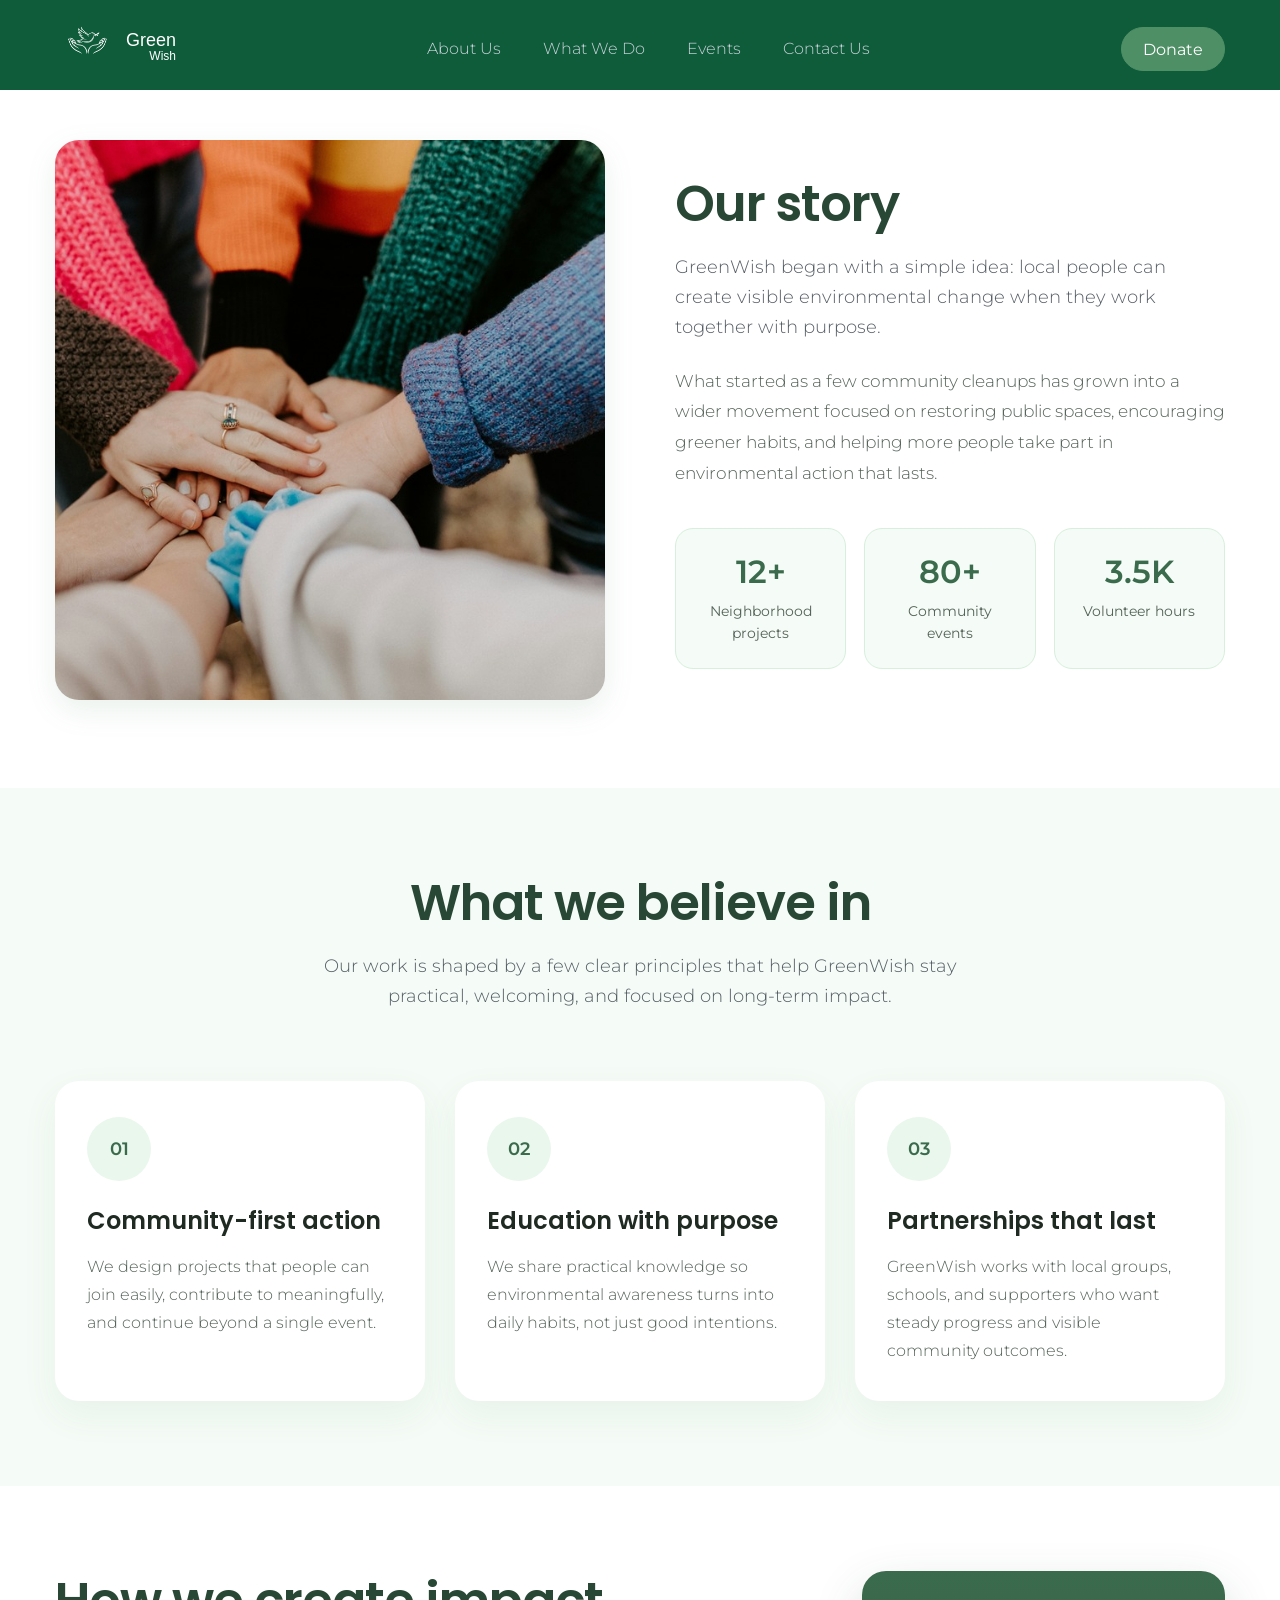
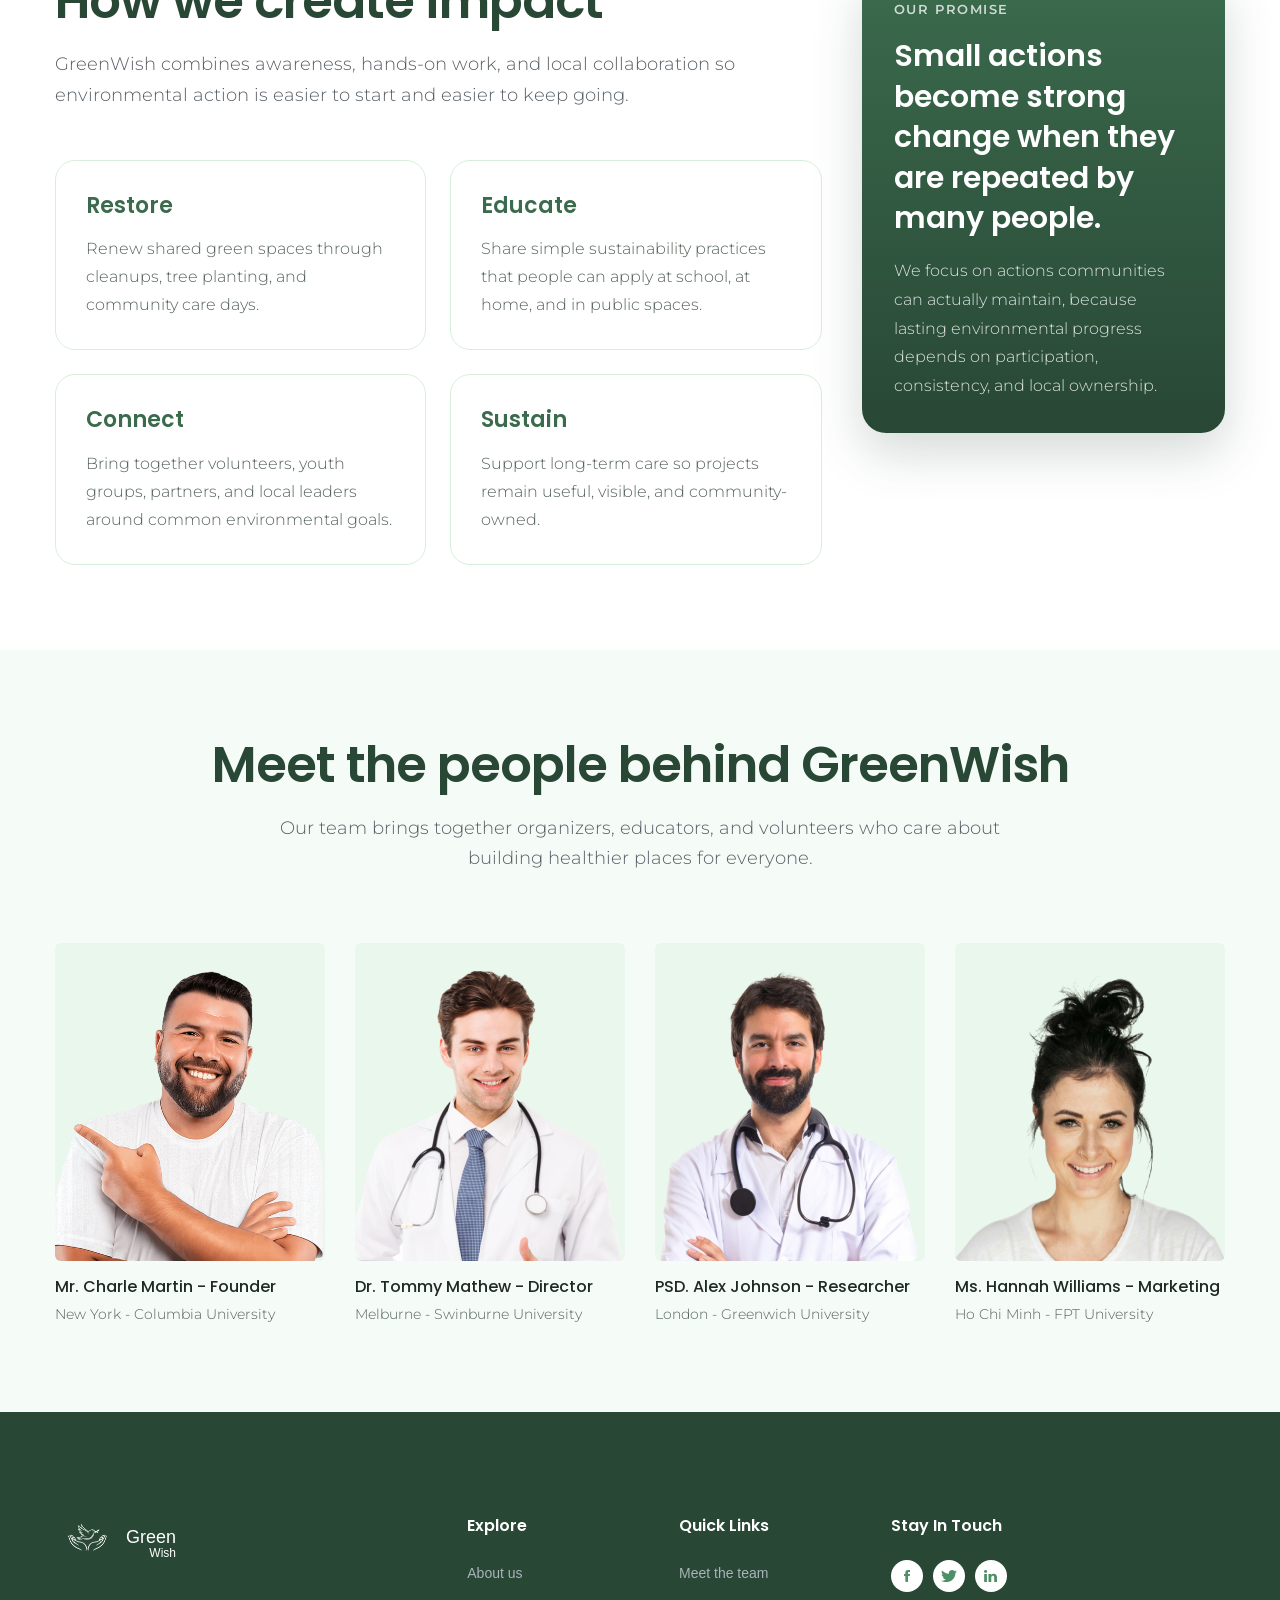
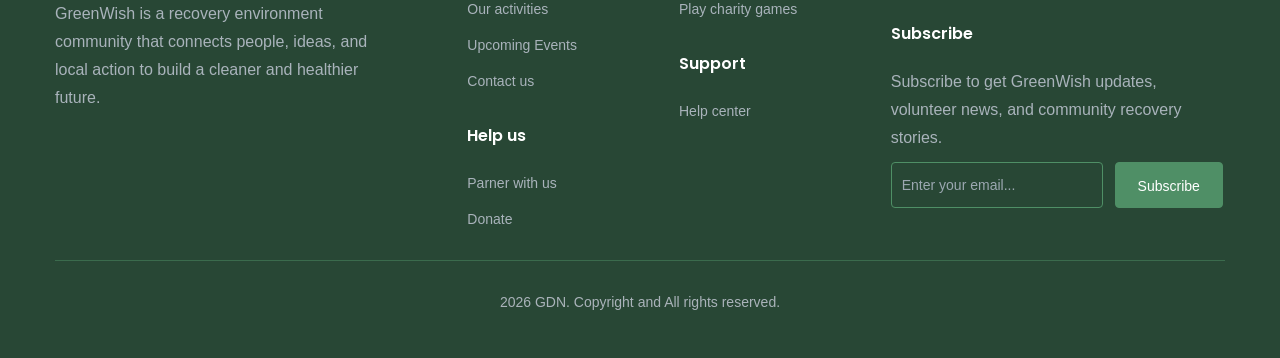
==== about.html @ 88de826f "fix logo link" ====
<!doctype html>
<html lang="en">
    <head>
        <meta charset="UTF-8" />
        <meta name="viewport" content="width=device-width, initial-scale=1.0" />
        <title>About Us | GreenWish</title>

        <!-- font css -->
        <link rel="stylesheet" href="./assets/fonts/stylesheet.css" />

        <!-- shared css -->
        <link rel="stylesheet" href="./assets/css/reset.css" />
        <link rel="stylesheet" href="./assets/css/common.css" />

        <!-- page css -->
        <link rel="stylesheet" href="./assets/css/about.css" />
    </head>
    <body>

        <header class="header">
            <div class="container">
                <!-- Header top -->
                <div class="header-top">
                    <!-- Logo -->
                    <a href="./index.html">
                        <div class="logo">
                            <img src="./assets/icons/logo-white.png" class="logo__circle"></img>
                            <span class="logo__text">
                                <span class="logo__brand">Green</span>
                                <span class="logo__brand logo__brand--small">
                                    Wish
                                </span>
                            </span>
                        </div>
                    </a>

                    <!-- Navbar -->
                    <nav class="navbar">
                        <ul class="navbar__list">
                            <li class="navbar__item">
                                <a href="./about.html" class="navbar__link">About Us</a>
                            </li>
                            <li class="navbar__item">
                                <a href="#!" class="navbar__link">What We Do</a>
                            </li>
                            <li class="navbar__item">
                                <a href="./events.html" class="navbar__link"
                                    >Events</a
                                >
                            </li>
                            <li class="navbar__item">
                                <a href="#!" class="navbar__link">Contact Us</a>
                            </li>
                        </ul>
                    </nav>

                    <!-- Action -->
                    <div class="header-action">
                        <button href="./contact.html#donation" class="btn header-action__signup">
                            Donate
                        </button>
                    </div>
                </div>


        </header>
        
        
        <main>
            <section class="story" id="story">
                <div class="container">
                    <div class="story__inner">
                        <figure class="story__media">
                            <img
                                src="./assets/img/story.jpg"
                                alt="A healthy green environment supported by the community"
                                class="story__img"
                            />
                        </figure>

                        <section class="story__content">
                            <h2 class="section-heading">Our story</h2>
                            <p class="section-desc">
                                GreenWish began with a simple idea: local people
                                can create visible environmental change when
                                they work together with purpose.
                            </p>
                            <p class="story__text">
                                What started as a few community cleanups has
                                grown into a wider movement focused on restoring
                                public spaces, encouraging greener habits, and
                                helping more people take part in environmental
                                action that lasts.
                            </p>

                            <div class="story__stats">
                                <article class="story-stat">
                                    <strong class="story-stat__number"
                                        >12+</strong
                                    >
                                    <span class="story-stat__label"
                                        >Neighborhood projects</span
                                    >
                                </article>
                                <article class="story-stat">
                                    <strong class="story-stat__number"
                                        >80+</strong
                                    >
                                    <span class="story-stat__label"
                                        >Community events</span
                                    >
                                </article>
                                <article class="story-stat">
                                    <strong class="story-stat__number"
                                        >3.5K</strong
                                    >
                                    <span class="story-stat__label"
                                        >Volunteer hours</span
                                    >
                                </article>
                            </div>
                        </section>
                    </div>
                </div>

                <script src="./assets/js/increase_stats.js"></script>

            </section>

            

            <section class="values">
                <div class="container">
                    <div class="values__header">
                        <h2 class="section-heading">What we believe in</h2>
                        <p class="section-desc values__desc">
                            Our work is shaped by a few clear principles that
                            help GreenWish stay practical, welcoming, and
                            focused on long-term impact.
                        </p>
                    </div>

                    <div class="values__list">
                        <section class="values-card">
                            <div class="values-card__icon">01</div>
                            <h3 class="values-card__heading">
                                Community-first action
                            </h3>
                            <p class="values-card__desc">
                                We design projects that people can join easily,
                                contribute to meaningfully, and continue beyond
                                a single event.
                            </p>
                        </section>

                        <section class="values-card">
                            <div class="values-card__icon">02</div>
                            <h3 class="values-card__heading">
                                Education with purpose
                            </h3>
                            <p class="values-card__desc">
                                We share practical knowledge so environmental
                                awareness turns into daily habits, not just good
                                intentions.
                            </p>
                        </section>

                        <section class="values-card">
                            <div class="values-card__icon">03</div>
                            <h3 class="values-card__heading">
                                Partnerships that last
                            </h3>
                            <p class="values-card__desc">
                                GreenWish works with local groups, schools, and
                                supporters who want steady progress and visible
                                community outcomes.
                            </p>
                        </section>
                    </div>
                </div>
            </section>

            <section class="impact" id="impact">
                <div class="container">
                    <div class="impact__inner">
                        <section class="impact__content">
                            <h2 class="section-heading">
                                How we create impact
                            </h2>
                            <p class="section-desc impact__desc">
                                GreenWish combines awareness, hands-on work, and
                                local collaboration so environmental action is
                                easier to start and easier to keep going.
                            </p>

                            <div class="impact__list">
                                <article class="impact-item">
                                    <h3 class="impact-item__heading">
                                        Restore
                                    </h3>
                                    <p class="impact-item__desc">
                                        Renew shared green spaces through
                                        cleanups, tree planting, and community
                                        care days.
                                    </p>
                                </article>
                                <article class="impact-item">
                                    <h3 class="impact-item__heading">
                                        Educate
                                    </h3>
                                    <p class="impact-item__desc">
                                        Share simple sustainability practices
                                        that people can apply at school, at
                                        home, and in public spaces.
                                    </p>
                                </article>
                                <article class="impact-item">
                                    <h3 class="impact-item__heading">
                                        Connect
                                    </h3>
                                    <p class="impact-item__desc">
                                        Bring together volunteers, youth groups,
                                        partners, and local leaders around
                                        common environmental goals.
                                    </p>
                                </article>
                                <article class="impact-item">
                                    <h3 class="impact-item__heading">
                                        Sustain
                                    </h3>
                                    <p class="impact-item__desc">
                                        Support long-term care so projects
                                        remain useful, visible, and
                                        community-owned.
                                    </p>
                                </article>
                            </div>
                        </section>

                        <aside class="impact-panel">
                            <p class="impact-panel__eyebrow">Our promise</p>
                            <h3 class="impact-panel__heading">
                                Small actions become strong change when they are
                                repeated by many people.
                            </h3>
                            <p class="impact-panel__text">
                                We focus on actions communities can actually
                                maintain, because lasting environmental progress
                                depends on participation, consistency, and local
                                ownership.
                            </p>
                        </aside>
                    </div>
                </div>
            </section>

            <section class="team" id="team">
                <div class="container">
                    <div class="team__header">
                        <h2 class="section-heading">
                            Meet the people behind GreenWish
                        </h2>
                        <p class="section-desc team__desc">
                            Our team brings together organizers, educators, and
                            volunteers who care about building healthier places
                            for everyone.
                        </p>
                    </div>

                    <div class="team__list">
                        <!-- team item 1 -->
                        <article class="team-item">
                            <div class="team-item__img-bg">
                                <img
                                    src="./assets/img/team-01.png"
                                    alt="Charle Martin"
                                    class="team-item__thumb"
                                />
                            </div>
                            <h3 class="team-item__name">Mr. Charle Martin - Founder</h3>
                            <p class="team-item__title">
                                New York - Columbia University
                            </p>
                        </article>

                        <!-- team item 2 -->
                        <article class="team-item">
                            <div class="team-item__img-bg">
                                <img
                                    src="./assets/img/team-02.png"
                                    alt="Dr. Tommy Mathew"
                                    class="team-item__thumb"
                                />
                            </div>
                            <h3 class="team-item__name">Dr. Tommy Mathew - Director</h3>
                            <p class="team-item__title">
                                Melburne - Swinburne University
                            </p>
                        </article>

                        <!-- team item 3 -->
                        <article class="team-item">
                            <div class="team-item__img-bg">
                                <img
                                    src="./assets/img/team-03.png"
                                    alt="PSD. Alex Johnson"
                                    class="team-item__thumb"
                                />
                            </div>
                            <h3 class="team-item__name">PSD. Alex Johnson - Researcher</h3>
                            <p class="team-item__title">
                                London - Greenwich University
                            </p>
                        </article>

                        <!-- team item 4 -->
                        <article class="team-item">
                            <div class="team-item__img-bg">
                                <img
                                    src="./assets/img/team-04.png"
                                    alt="Dr. Essence Page"
                                    class="team-item__thumb"
                                />
                            </div>
                            <h3 class="team-item__name">Ms. Hannah Williams - Marketing</h3>
                            <p class="team-item__title">
                                Ho Chi Minh - FPT University
                            </p>
                        </article>
                    </div>
                </div>
            </section>

        </main>

        <footer class="footer">
            <div class="container">
                <div class="footer__row">
                    <div class="footer__column">
                        <!-- Logo -->
                        <a href="/">
                        <div class="logo">
                            <img src="./assets/icons/logo-white.png" class="logo__circle"></img>
                            <span class="logo__text">
                                <span class="logo__brand">Green</span>
                                <span class="logo__brand logo__brand--small">
                                    Wish
                                </span>
                            </span>
                        </div>
                    </a>
                        <p class="footer__desc">
                            GreenWish is a recovery environment community that
                            connects people, ideas, and local action to build a
                            cleaner and healthier future.
                        
                        </p>
                    </div>
                    <div class="footer__column">
                        <h3 class="footer__heading">Explore</h3>
                        <ul class="footer__list">
                            <li class="footer__item">
                                <a href="./about.html" class="footer__link">
                                    About us
                                </a>
                            </li>
                            <li class="footer__item">
                                <a href="./activities.html" class="footer__link">
                                    Our activities
                                </a>
                            </li>
                            <li class="footer__item">
                                <a href="./events.html" class="footer__link">
                                    Upcoming Events
                                </a>
                            </li>
                            <li class="footer__item">
                                <a href="./contact.html" class="footer__link">
                                    Contact us
                                </a>
                            </li>
                        </ul>

                        <h3 class="footer__heading">Help us</h3>
                        <ul class="footer__list">
                            <li class="footer__item">
                                <a href="#!" class="footer__link">
                                    Parner with us
                                </a>
                            </li>
                            <li class="footer__item">
                                <a href="./contact.html#donation" class="footer__link">
                                    Donate
                                </a>
                            </li>
                        </ul>
                    </div>
                    <div class="footer__column">
                    <h3 class="footer__heading">Quick Links</h3>
                        <ul class="footer__list">
                            <li class="footer__item">
                                <a href="./about.html#team" class="footer__link">
                                    Meet the team
                                </a>
                            </li>
                            <li class="footer__item">
                                <a href="./events.html#charityGameHud" class="footer__link">
                                    Play charity games
                                </a>
                            </li>
                        </ul>

                        <h3 class="footer__heading">Support</h3>
                        <ul class="footer__list">
                            <li class="footer__item">
                                <a href="#!" class="footer__link">
                                    Help center
                                </a>
                            </li>
                        </ul>
                    </div>
                    <div class="footer__column">
                        <h3 class="footer__heading">Stay In Touch</h3>
                        <div class="footer__social">
                            <a href="#!" class="footer__social-btn">
                                <svg
                                    width="6"
                                    height="12"
                                    viewBox="0 0 6 12"
                                    fill="none"
                                    xmlns="http://www.w3.org/2000/svg"
                                >
                                    <path
                                        d="M3.98981 11.9358V6.0302H5.76473L6 3.9517H3.98981L3.9928 2.91132C3.9928 2.3692 4.0477 2.07885 4.87783 2.07885H5.98755V0H4.21224C2.07977 0 1.32931 1.00825 1.32931 2.70405V3.95186H0V6.03055H1.32931V11.8521C1.84718 11.9489 2.38257 12 2.93075 12C3.28487 12 3.63863 11.9786 3.98981 11.9358Z"
                                        fill="currentColor"
                                    />
                                </svg>
                            </a>
                            <a href="#!" class="footer__social-btn">
                                <svg
                                    width="16"
                                    height="12"
                                    viewBox="0 0 16 12"
                                    fill="none"
                                    xmlns="http://www.w3.org/2000/svg"
                                >
                                    <path
                                        d="M16 1.42062C15.405 1.66154 14.771 1.82123 14.11 1.89877C14.79 1.524 15.309 0.935077 15.553 0.225231C14.919 0.574154 14.219 0.820615 13.473 0.958154C12.871 0.366462 12.013 0 11.077 0C9.261 0 7.799 1.36062 7.799 3.02862C7.799 3.26862 7.821 3.49938 7.875 3.71908C5.148 3.59631 2.735 2.38985 1.114 0.552C0.831 1.00523 0.665 1.524 0.665 2.08246C0.665 3.13108 1.25 4.06062 2.122 4.59877C1.595 4.58954 1.078 4.44831 0.64 4.22585C0.64 4.23508 0.64 4.24708 0.64 4.25908C0.64 5.73046 1.777 6.95262 3.268 7.23415C3.001 7.30154 2.71 7.33385 2.408 7.33385C2.198 7.33385 1.986 7.32277 1.787 7.28215C2.212 8.48123 3.418 9.36277 4.852 9.39138C3.736 10.1972 2.319 10.6828 0.785 10.6828C0.516 10.6828 0.258 10.6717 0 10.6412C1.453 11.5062 3.175 12 5.032 12C11.068 12 14.368 7.38462 14.368 3.384C14.368 3.25015 14.363 3.12092 14.356 2.99262C15.007 2.56615 15.554 2.03354 16 1.42062Z"
                                        fill="currentColor"
                                    />
                                </svg>
                            </a>
                            <a href="#!" class="footer__social-btn">
                                <svg
                                    width="13"
                                    height="12"
                                    viewBox="0 0 13 12"
                                    fill="none"
                                    xmlns="http://www.w3.org/2000/svg"
                                >
                                    <path
                                        d="M0 1.39394C0 0.989891 0.146401 0.656558 0.439189 0.393939C0.731978 0.131309 1.11262 0 1.58108 0C2.04119 0 2.41344 0.129285 2.69788 0.387879C2.99066 0.654545 3.13707 1.00201 3.13707 1.4303C3.13707 1.81818 2.99486 2.14141 2.71042 2.4C2.41764 2.66667 2.03282 2.8 1.55598 2.8H1.54344C1.08333 2.8 0.711072 2.66667 0.426641 2.4C0.142209 2.13333 0 1.79798 0 1.39394ZM0.163127 12V3.90303H2.94884V12H0.163127ZM4.49228 12H7.27799V7.47879C7.27799 7.19595 7.31146 6.97777 7.37838 6.82424C7.49549 6.54949 7.67326 6.31716 7.91168 6.12727C8.1501 5.93737 8.44916 5.84242 8.80888 5.84242C9.74582 5.84242 10.2143 6.45252 10.2143 7.67273V12H13V7.35758C13 6.16161 12.7072 5.25455 12.1216 4.63636C11.536 4.01818 10.7622 3.70909 9.80019 3.70909C8.72104 3.70909 7.88031 4.15758 7.27799 5.05455V5.07879H7.26544L7.27799 5.05455V3.90303H4.49228C4.509 4.16161 4.51737 4.96565 4.51737 6.31515C4.51737 7.66464 4.509 9.55959 4.49228 12Z"
                                        fill="currentColor"
                                    />
                                </svg>
                            </a>
                        </div>

                        <h3 class="footer__heading">Subscribe</h3>

                        <p class="footer__desc">
                            Subscribe to get GreenWish updates, volunteer news,
                            and community recovery stories.
                        
                        </p>

                        <form class="footer-form" action="">
                            <input
                                class="footer-form__input"
                                type="email"
                                name="email"
                                id="email"
                                placeholder="Enter your email..."
                            />
                            <button
                                class="btn footer-form__submit"
                                type="submit"
                            >
                                Subscribe
                            </button>
                        </form>
                    </div>
                </div>

                <div class="footer__copyright">
                    <p class="footer__copyright-text">
                        2026 GDN. Copyright and All rights reserved.
                    </p>
                </div>
            </div>
        </footer>
    </body>
</html>
---- assets/fonts/stylesheet.css ----
/* using https://transfonter.org/  to generate font files */


/* ======= Poppins Font ======= */

@font-face {
    font-family: 'Poppins';
    src: url('Poppins/Poppins-Black.woff2') format('woff2'),
        url('Poppins/Poppins-Black.woff') format('woff');
    font-weight: 900;
    font-style: normal;
    font-display: swap;
}

@font-face {
    font-family: 'Poppins';
    src: url('Poppins/Poppins-BlackItalic.woff2') format('woff2'),
        url('Poppins/Poppins-BlackItalic.woff') format('woff');
    font-weight: 900;
    font-style: italic;
    font-display: swap;
}

@font-face {
    font-family: 'Poppins';
    src: url('Poppins/Poppins-Bold.woff2') format('woff2'),
        url('Poppins/Poppins-Bold.woff') format('woff');
    font-weight: bold;
    font-style: normal;
    font-display: swap;
}

@font-face {
    font-family: 'Poppins';
    src: url('Poppins/Poppins-BoldItalic.woff2') format('woff2'),
        url('Poppins/Poppins-BoldItalic.woff') format('woff');
    font-weight: bold;
    font-style: italic;
    font-display: swap;
}

@font-face {
    font-family: 'Poppins';
    src: url('Poppins/Poppins-ExtraBold.woff2') format('woff2'),
        url('Poppins/Poppins-ExtraBold.woff') format('woff');
    font-weight: bold;
    font-style: normal;
    font-display: swap;
}

@font-face {
    font-family: 'Poppins';
    src: url('Poppins/Poppins-ExtraBoldItalic.woff2') format('woff2'),
        url('Poppins/Poppins-ExtraBoldItalic.woff') format('woff');
    font-weight: bold;
    font-style: italic;
    font-display: swap;
}

@font-face {
    font-family: 'Poppins';
    src: url('Poppins/Poppins-ExtraLight.woff2') format('woff2'),
        url('Poppins/Poppins-ExtraLight.woff') format('woff');
    font-weight: 200;
    font-style: normal;
    font-display: swap;
}

@font-face {
    font-family: 'Poppins';
    src: url('Poppins/Poppins-ExtraLightItalic.woff2') format('woff2'),
        url('Poppins/Poppins-ExtraLightItalic.woff') format('woff');
    font-weight: 200;
    font-style: italic;
    font-display: swap;
}

@font-face {
    font-family: 'Poppins';
    src: url('Poppins/Poppins-Italic.woff2') format('woff2'),
        url('Poppins/Poppins-Italic.woff') format('woff');
    font-weight: normal;
    font-style: italic;
    font-display: swap;
}

@font-face {
    font-family: 'Poppins';
    src: url('Poppins/Poppins-Light.woff2') format('woff2'),
        url('Poppins/Poppins-Light.woff') format('woff');
    font-weight: 300;
    font-style: normal;
    font-display: swap;
}

@font-face {
    font-family: 'Poppins';
    src: url('Poppins/Poppins-LightItalic.woff2') format('woff2'),
        url('Poppins/Poppins-LightItalic.woff') format('woff');
    font-weight: 300;
    font-style: italic;
    font-display: swap;
}

@font-face {
    font-family: 'Poppins';
    src: url('Poppins/Poppins-Medium.woff2') format('woff2'),
        url('Poppins/Poppins-Medium.woff') format('woff');
    font-weight: 500;
    font-style: normal;
    font-display: swap;
}

@font-face {
    font-family: 'Poppins';
    src: url('Poppins/Poppins-MediumItalic.woff2') format('woff2'),
        url('Poppins/Poppins-MediumItalic.woff') format('woff');
    font-weight: 500;
    font-style: italic;
    font-display: swap;
}

@font-face {
    font-family: 'Poppins';
    src: url('Poppins/Poppins-Regular.woff2') format('woff2'),
        url('Poppins/Poppins-Regular.woff') format('woff');
    font-weight: normal;
    font-style: normal;
    font-display: swap;
}

@font-face {
    font-family: 'Poppins';
    src: url('Poppins/Poppins-SemiBold.woff2') format('woff2'),
        url('Poppins/Poppins-SemiBold.woff') format('woff');
    font-weight: 600;
    font-style: normal;
    font-display: swap;
}

@font-face {
    font-family: 'Poppins';
    src: url('Poppins/Poppins-SemiBoldItalic.woff2') format('woff2'),
        url('Poppins/Poppins-SemiBoldItalic.woff') format('woff');
    font-weight: 600;
    font-style: italic;
    font-display: swap;
}

@font-face {
    font-family: 'Poppins';
    src: url('Poppins/Poppins-Thin.woff2') format('woff2'),
        url('Poppins/Poppins-Thin.woff') format('woff');
    font-weight: 100;
    font-style: normal;
    font-display: swap;
}

@font-face {
    font-family: 'Poppins';
    src: url('Poppins/Poppins-ThinItalic.woff2') format('woff2'),
        url('Poppins/Poppins-ThinItalic.woff') format('woff');
    font-weight: 100;
    font-style: italic;
    font-display: swap;
}



/* ======================= montserrat font ======================== */

@font-face {
    font-family: 'Montserrat';
    src: url('Montserrat/Montserrat-Black.woff2') format('woff2'),
        url('Montserrat/Montserrat-Black.woff') format('woff');
    font-weight: 900;
    font-style: normal;
    font-display: swap;
}

@font-face {
    font-family: 'Montserrat';
    src: url('Montserrat/Montserrat-BlackItalic.woff2') format('woff2'),
        url('Montserrat/Montserrat-BlackItalic.woff') format('woff');
    font-weight: 900;
    font-style: italic;
    font-display: swap;
}

@font-face {
    font-family: 'Montserrat';
    src: url('Montserrat/Montserrat-Bold.woff2') format('woff2'),
        url('Montserrat/Montserrat-Bold.woff') format('woff');
    font-weight: bold;
    font-style: normal;
    font-display: swap;
}

@font-face {
    font-family: 'Montserrat';
    src: url('Montserrat/Montserrat-BoldItalic.woff2') format('woff2'),
        url('Montserrat/Montserrat-BoldItalic.woff') format('woff');
    font-weight: bold;
    font-style: italic;
    font-display: swap;
}

@font-face {
    font-family: 'Montserrat';
    src: url('Montserrat/Montserrat-ExtraBold.woff2') format('woff2'),
        url('Montserrat/Montserrat-ExtraBold.woff') format('woff');
    font-weight: bold;
    font-style: normal;
    font-display: swap;
}

@font-face {
    font-family: 'Montserrat';
    src: url('Montserrat/Montserrat-ExtraBoldItalic.woff2') format('woff2'),
        url('Montserrat/Montserrat-ExtraBoldItalic.woff') format('woff');
    font-weight: bold;
    font-style: italic;
    font-display: swap;
}

@font-face {
    font-family: 'Montserrat';
    src: url('Montserrat/Montserrat-ExtraLight.woff2') format('woff2'),
        url('Montserrat/Montserrat-ExtraLight.woff') format('woff');
    font-weight: 200;
    font-style: normal;
    font-display: swap;
}

@font-face {
    font-family: 'Montserrat';
    src: url('Montserrat/Montserrat-ExtraLightItalic.woff2') format('woff2'),
        url('Montserrat/Montserrat-ExtraLightItalic.woff') format('woff');
    font-weight: 200;
    font-style: italic;
    font-display: swap;
}

@font-face {
    font-family: 'Montserrat';
    src: url('Montserrat/Montserrat-Italic.woff2') format('woff2'),
        url('Montserrat/Montserrat-Italic.woff') format('woff');
    font-weight: normal;
    font-style: italic;
    font-display: swap;
}

@font-face {
    font-family: 'Montserrat';
    src: url('Montserrat/Montserrat-Light.woff2') format('woff2'),
        url('Montserrat/Montserrat-Light.woff') format('woff');
    font-weight: 300;
    font-style: normal;
    font-display: swap;
}

@font-face {
    font-family: 'Montserrat';
    src: url('Montserrat/Montserrat-ThinItalic.woff2') format('woff2'),
        url('Montserrat/Montserrat-ThinItalic.woff') format('woff');
    font-weight: 100;
    font-style: italic;
    font-display: swap;
}

@font-face {
    font-family: 'Montserrat';
    src: url('Montserrat/Montserrat-LightItalic.woff2') format('woff2'),
        url('Montserrat/Montserrat-LightItalic.woff') format('woff');
    font-weight: 300;
    font-style: italic;
    font-display: swap;
}

@font-face {
    font-family: 'Montserrat';
    src: url('Montserrat/Montserrat-Medium.woff2') format('woff2'),
        url('Montserrat/Montserrat-Medium.woff') format('woff');
    font-weight: 500;
    font-style: normal;
    font-display: swap;
}

@font-face {
    font-family: 'Montserrat';
    src: url('Montserrat/Montserrat-MediumItalic.woff2') format('woff2'),
        url('Montserrat/Montserrat-MediumItalic.woff') format('woff');
    font-weight: 500;
    font-style: italic;
    font-display: swap;
}

@font-face {
    font-family: 'Montserrat';
    src: url('Montserrat/Montserrat-Regular.woff2') format('woff2'),
        url('Montserrat/Montserrat-Regular.woff') format('woff');
    font-weight: normal;
    font-style: normal;
    font-display: swap;
}

@font-face {
    font-family: 'Montserrat';
    src: url('Montserrat/Montserrat-SemiBold.woff2') format('woff2'),
        url('Montserrat/Montserrat-SemiBold.woff') format('woff');
    font-weight: 600;
    font-style: normal;
    font-display: swap;
}

@font-face {
    font-family: 'Montserrat';
    src: url('Montserrat/Montserrat-SemiBoldItalic.woff2') format('woff2'),
        url('Montserrat/Montserrat-SemiBoldItalic.woff') format('woff');
    font-weight: 600;
    font-style: italic;
    font-display: swap;
}

@font-face {
    font-family: 'Montserrat';
    src: url('Montserrat/Montserrat-Thin.woff2') format('woff2'),
        url('Montserrat/Montserrat-Thin.woff') format('woff');
    font-weight: 100;
    font-style: normal;
    font-display: swap;
}

@font-face {
    font-family: 'Montserrat';
    src: url('Montserrat/Montserrat-ThinItalic.woff2') format('woff2'),
        url('Montserrat/Montserrat-ThinItalic.woff') format('woff');
    font-weight: 100;
    font-style: italic;
    font-display: swap;
}

@font-face {
    font-family: 'Montserrat';
    src: url('Montserrat/Montserrat-Thin.woff2') format('woff2'),
        url('Montserrat/Montserrat-Thin.woff') format('woff');
    font-weight: 100;
    font-style: normal;
    font-display: swap;
}
---- assets/css/common.css ----
* {
    box-sizing: border-box;
}

:root {
    --green-50: #f5fbf6;
    --green-100: #eaf7ec;
    --green-200: #d7efdc;
    --green-300: #b9e1c2;
    --green-400: #93cfa1;
    --green-500: #6fb987;
    --green-600: #4f8f66;
    --green-700: #3b6b4d;
    --green-800: #284735;
    --text-dark: #1f2a22;
    --text-soft: #55635a;
    --white: #ffffff;
    --shadow: 0 10px 30px rgba(79, 143, 102, 0.12);
    --max-width: 1200px;
    --header-bg: #0f5c3a;
}

html {
    scroll-behavior: smooth;
    font-size: 62.5%;
}

body {
    font-size: 1.6rem;
    font-family: "montserrat", sans-serif;
}

/* Common */
a {
    text-decoration: none;
}

h1,
h2,
h3 {
    font-family: poppins, sans-serif;
}

input,
textarea,
select,
button {
    font-family: inherit;
    font-size: inherit;
}

.container {
    width: 1170px;
    max-width: calc(100% - 48px);
    margin: 0 auto;
}

.btn {
    --height: 60px;

    display: inline-block;
    min-width: 205px;
    height: var(--height);
    padding: 0 20px;
    border-radius: 99px;
    border: 1px solid var(--green-600);
    font-size: 1.6rem;
    font-weight: 400;
    text-align: center;
    line-height: var(--height);
    color: #fff;
    background: var(--green-600);
    transition: 0.25s;
}

.btn:hover {
    opacity: 0.8;
    cursor: pointer;
}

.section-heading {
    font-weight: 600;
    font-size: 5rem;
    line-height: 1.2;
    letter-spacing: -0.02em;
    color: var(--green-800);
}

.section-desc {
    margin-top: 18px;
    font-weight: 300;
    font-size: 1.8rem;
    line-height: 1.67;
    color: #575f66;
}

.control {
    display: flex;
    column-gap: 18px;
}

.control__btn {
    display: flex;
    align-items: center;
    justify-content: center;
    width: 36px;
    height: 36px;
    border-radius: 50%;
    border: 1px solid #575f66;
    outline: none;
    color: #575f66;
    background: #fff;
    transition: 0.25s;
}

.control__btn:hover {
    color: #fff;
    border-color: #2e80ce;
    background: #2e80ce;
    cursor: pointer;
}

.control-next-icon {
    rotate: 180deg;
}

/* Header - nav bar */
.header {
    min-height: 10vh;
    padding-top: 15px;
    background: var(--header-bg);
}

.logo {
    position: relative;
    display: inline-flex;
    align-items: center;
    font-size: 1rem;
}

.logo__circle {
    width: 65px;
    height: 65px;
}

.logo__text {
    margin-left: 0.6em;
    text-align: right;
    line-height: 1.6em;
}

.logo__brand {
    display: block;
    font-family: Sora, sans-serif;
    font-size: 1.8em;
    font-weight: 400;
    color: #fff;
}

.logo__brand--small {
    font-size: 1.2em;
    font-weight: 300;
}

/* Header top */
.header {
    position: sticky;
    top: -20px;
    z-index: 100;
}

.header-top {
    display: flex;
    align-items: center;
    justify-content: space-between;
}

.navbar__list {
    display: flex;
}

.navbar__link {
    padding: 4px 21px;
    font-size: 1.6rem;
    font-weight: 300;
    color: #c9d2da;
    transition: 0.35s;
}

.navbar__link:hover {
    color: #fff;
    text-shadow: 1px 0 0 currentColor;
}

.header-action {
    display: flex;
    align-items: center;
}

.header-action__signup {
    --height: 44px;
    min-width: 104px;
}

.header-action__signup:hover {
    transform: scale(1.2);
}

/* footer */

/* Footer */
.footer {
    padding-top: 100px;
    background: var(--green-800);
    font-family: "Open Sans", sans-serif;
}

.footer__row {
    display: grid;
    grid-template-columns: 1fr 0.4fr 0.4fr 1fr;
    column-gap: 78px;
}

.footer__desc {
    margin-top: 20px;
    font-size: 1.6rem;
    line-height: 1.75;
    color: #a9b3bb;
}

.footer__heading {
    margin-bottom: 20px;
    font-weight: 600;
    font-size: 1.6rem;
    line-height: 1.75;
    color: #fff;
}

.footer__list {
    margin-bottom: 28px;
}

.footer__link {
    font-size: 1.4rem;
    line-height: 1.86;
    color: #a9b3bb;
    white-space: nowrap;
}

.footer__link:hover {
    text-decoration: underline;
}

.footer__item {
    margin-bottom: 10px;
}

.footer__social {
    display: flex;
    column-gap: 10px;
    margin-bottom: 28px;
}

.footer__social-btn {
    display: flex;
    align-items: center;
    justify-content: center;
    width: 32px;
    height: 32px;
    border-radius: 50%;
    color: var(--green-600);
    background: #fff;
    transition: 0.25s;
}

.footer__social-btn:hover {
    color: #fff;
    background: var(--green-400);
}

.footer-form {
    display: flex;
    column-gap: 12px;
    margin-top: 10px;
}

.footer-form__input {
    width: 212px;
    height: 46px;
    padding: 0 10px;
    outline: none;
    border: 1px solid var(--green-600);
    border-radius: 4px;
    color: #fff;
    background: transparent;
}

.footer-form__input::placeholder {
    font-size: 1.4rem;
    line-height: 1.86;
    color: #9ca8b1;
}

.footer-form__submit {
    --height: 46px;

    min-width: 108px;
    border-radius: 4px;
    font-size: 1.4rem;
}

.footer__copyright {
    padding: 28px 0 42px;
    border-top: 1px solid var(--green-700);
}

.footer__copyright-text {
    font-size: 1.4rem;
    line-height: 1.86;
    text-align: center;
    color: #aab3ba;
}
---- assets/css/about.css ----
/* =========================
   ABOUT PAGE
========================= */

.header {
    position: sticky;
    top: -20px;
    z-index: 100;
}

/* story */

.story {
    padding: 50px 0 85px;
}

.story__inner {
    display: flex;
    align-items: center;
    justify-content: space-between;
    column-gap: 70px;
}

.story__media,
.story__content {
    width: 50%;
}

.story__img {
    width: 100%;
    height: 560px;
    border-radius: 24px;
    object-fit: cover;
    box-shadow: var(--shadow);
}

.story__text {
    margin-top: 24px;
    font-weight: 300;
    font-size: 1.7rem;
    line-height: 1.8;
    color: var(--text-soft);
}

.story__stats {
    display: grid;
    grid-template-columns: repeat(3, 1fr);
    gap: 18px;
    margin-top: 40px;
}

.story-stat {
    padding: 24px 18px;
    border: 1px solid var(--green-200);
    border-radius: 18px;
    background: var(--green-50);
    text-align: center;
}

.story-stat__number {
    display: block;
    font-size: 3.2rem;
    font-weight: 600;
    line-height: 1.2;
    color: var(--green-700);
}

.story-stat__label {
    display: block;
    margin-top: 8px;
    font-size: 1.4rem;
    line-height: 1.6;
    color: var(--text-soft);
}

.values {
    padding: 85px 0;
    background: var(--green-50);
}

.values__header {
    text-align: center;
}

.values__desc {
    width: 660px;
    max-width: 100%;
    margin-left: auto;
    margin-right: auto;
}

.values__list {
    display: grid;
    grid-template-columns: repeat(3, 1fr);
    gap: 30px;
    margin-top: 70px;
}

.values-card {
    padding: 36px 32px;
    border-radius: 24px;
    background: var(--white);
    box-shadow: 0 14px 34px rgba(79, 143, 102, 0.08);
    transition: 0.25s;
}

.values-card:hover {
    transform: translateY(-10px);
}

.values-card__icon {
    display: inline-flex;
    align-items: center;
    justify-content: center;
    width: 64px;
    height: 64px;
    border-radius: 50%;
    font-size: 1.8rem;
    font-weight: 600;
    color: var(--green-700);
    background: var(--green-100);
}

.values-card__heading {
    margin-top: 24px;
    font-size: 2.4rem;
    font-weight: 600;
    line-height: 1.35;
    color: var(--text-dark);
}

.values-card__desc {
    margin-top: 16px;
    font-size: 1.6rem;
    font-weight: 300;
    line-height: 1.75;
    color: var(--text-soft);
}

.impact {
    padding: 85px 0;
}

.impact__inner {
    display: flex;
    align-items: flex-start;
    column-gap: 40px;
}

.impact__content {
    width: 68%;
}

.impact-panel {
    width: 32%;
    padding: 32px;
    border-radius: 24px;
    background: linear-gradient(
        180deg,
        var(--green-700) 0%,
        var(--green-800) 100%
    );
    box-shadow: 0 20px 50px rgba(40, 71, 53, 0.2);
}

.impact-panel__eyebrow {
    font-size: 1.3rem;
    font-weight: 600;
    letter-spacing: 0.12em;
    text-transform: uppercase;
    color: rgba(255, 255, 255, 0.76);
}

.impact-panel__heading {
    margin-top: 20px;
    font-size: 3rem;
    font-weight: 600;
    line-height: 1.35;
    color: var(--white);
}

.impact-panel__text {
    margin-top: 18px;
    font-size: 1.6rem;
    font-weight: 300;
    line-height: 1.8;
    color: rgba(255, 255, 255, 0.84);
}

.impact__list {
    display: grid;
    grid-template-columns: repeat(2, 1fr);
    gap: 24px;
    margin-top: 50px;
}

.impact-item {
    padding: 30px;
    border-radius: 20px;
    border: 1px solid var(--green-200);
    background: var(--white);
    transition: 0.25s;
}

.impact-item:hover {
    box-shadow: var(--shadow);
    border-color: var(--green-500);
}

.impact-item__heading {
    font-size: 2.2rem;
    font-weight: 600;
    line-height: 1.4;
    color: var(--green-700);
}

.impact-item__desc {
    margin-top: 14px;
    font-size: 1.6rem;
    font-weight: 300;
    line-height: 1.75;
    color: var(--text-soft);
}

.team {
    padding: 85px 0;
    background: var(--green-50);
}

.team__header {
    text-align: center;
}

.team__desc {
    width: 720px;
    max-width: 100%;
    margin-left: auto;
    margin-right: auto;
}

.team__list {
    display: grid;
    grid-template-columns: repeat(4, 1fr);
    column-gap: 30px;
    margin-top: 70px;
}

.team__control {
    margin-top: 38px;
    justify-content: center;
}

.team-item:hover .team-item__thumb {
    transform: scale(1.1);
}

.team-item__img-bg {
    padding-top: 28px;
    border-radius: 6px;
    background: var(--green-100);
    overflow: hidden;
}

.team-item__thumb {
    display: block;
    max-width: 100%;
    height: 290px;
    object-fit: fill;
    transition: 0.25s;
}

.team-item__name {
    margin-top: 12px;
    font-weight: 500;
    font-size: 1.6rem;
    line-height: 1.75;
    color: var(--text-dark);
}

.team-item__title {
    font-weight: 300;
    font-size: 1.4rem;
    line-height: 1.86;
    color: var(--text-soft);
}
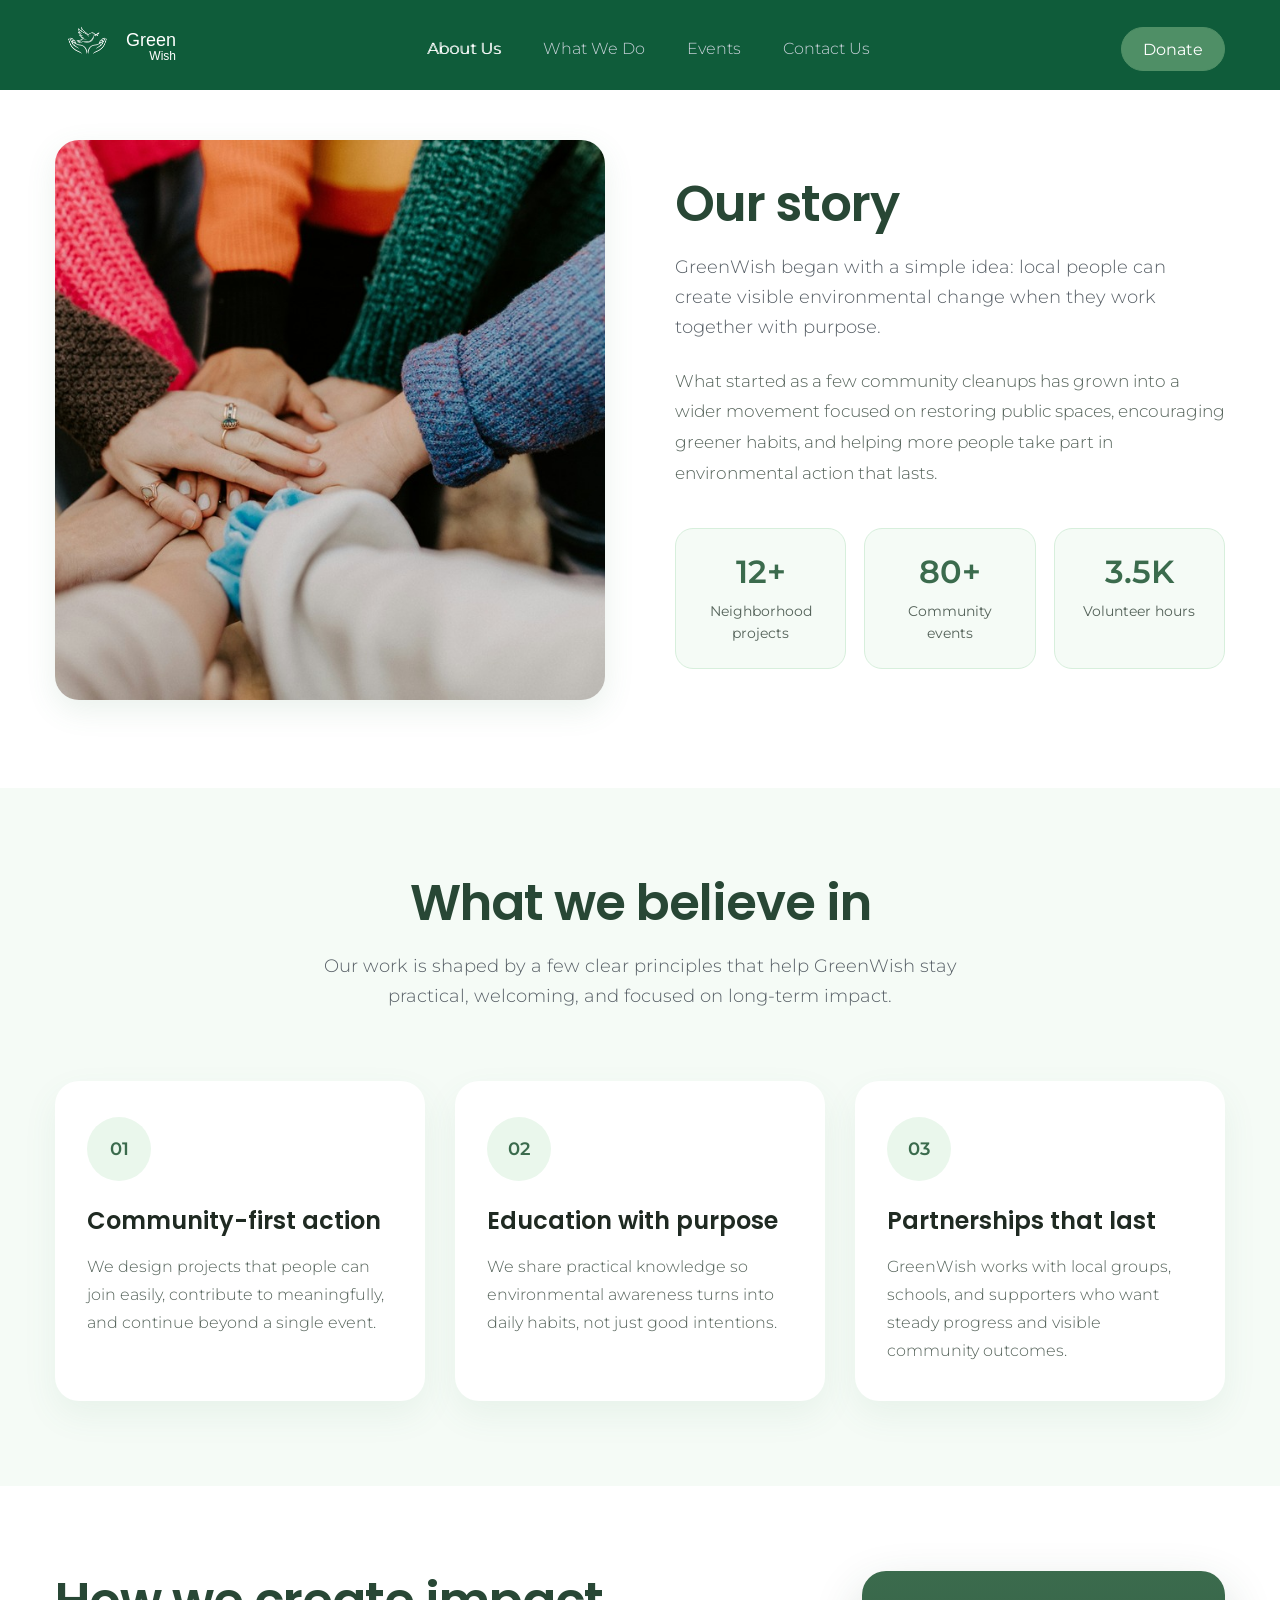
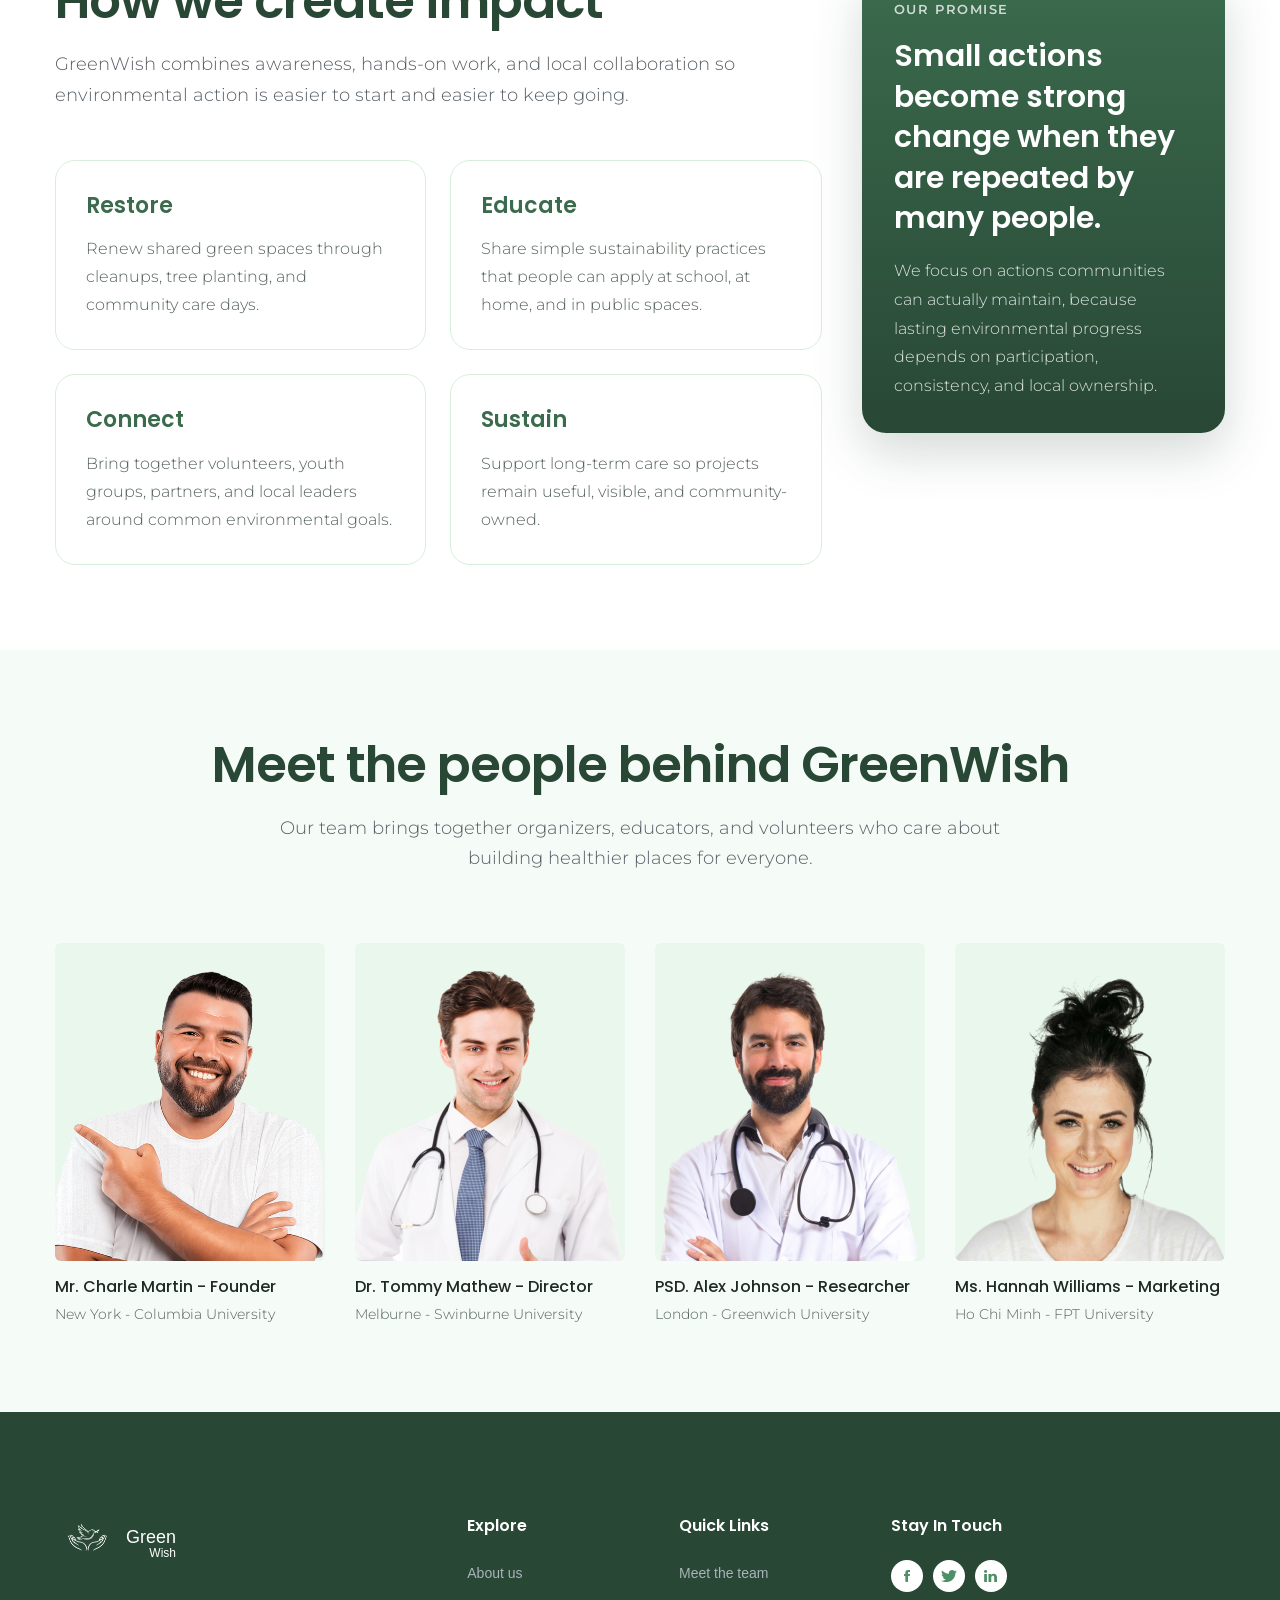
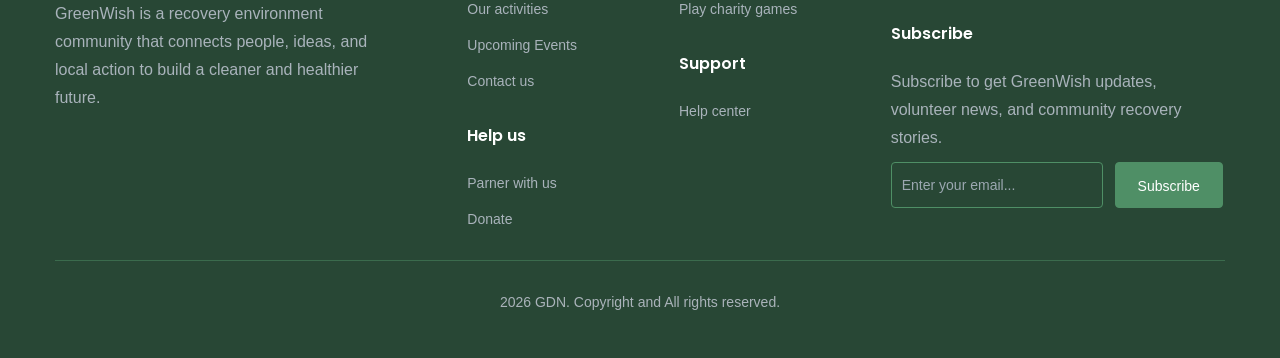
==== commit 08e720f3: "add activities" ====
--- a/about.html
+++ b/about.html
@@ -38,10 +38,10 @@
                     <nav class="navbar">
                         <ul class="navbar__list">
                             <li class="navbar__item">
-                                <a href="./about.html" class="navbar__link">About Us</a>
+                                <a href="./about.html" class="navbar__link navbar__link--active">About Us</a>
                             </li>
                             <li class="navbar__item">
-                                <a href="#!" class="navbar__link">What We Do</a>
+                                <a href="./activities.html" class="navbar__link">What We Do</a>
                             </li>
                             <li class="navbar__item">
                                 <a href="./events.html" class="navbar__link"
@@ -49,16 +49,16 @@
                                 >
                             </li>
                             <li class="navbar__item">
-                                <a href="#!" class="navbar__link">Contact Us</a>
+                                <a href="./contact.html" class="navbar__link">Contact Us</a>
                             </li>
                         </ul>
                     </nav>
 
                     <!-- Action -->
                     <div class="header-action">
-                        <button href="./contact.html#donation" class="btn header-action__signup">
+                        <a href="./contact.html#donation" class="btn header-action__signup">
                             Donate
-                        </button>
+                        </a>
                     </div>
                 </div>
 
@@ -481,6 +481,7 @@
                                 name="email"
                                 id="email"
                                 placeholder="Enter your email..."
+                                required
                             />
                             <button
                                 class="btn footer-form__submit"
@@ -489,6 +490,20 @@
                                 Subscribe
                             </button>
                         </form>
+
+                    <div class="subscribe-popup" id="subscribePopup">
+                        <div class="subscribe-popup__overlay"></div>
+                        <div class="subscribe-popup__box">
+                            <h3 class="subscribe-popup__title">Thank you 🌿</h3>
+                            <p class="subscribe-popup__text">
+                                We will inform you about the next GreenWish event.
+                            </p>
+                            <button class="subscribe-popup__btn" id="closePopup">Close</button>
+                        </div>
+                    </div>
+
+                    <script src="./assets/js/popup.js"></script>
+
                     </div>
                 </div>
 
--- a/assets/css/common.css
+++ b/assets/css/common.css
@@ -187,6 +187,11 @@
     transition: 0.35s;
 }
 
+.navbar__link--active {
+    color: #fff;
+    text-shadow: 1px 0 0 currentColor;
+}
+
 .navbar__link:hover {
     color: #fff;
     text-shadow: 1px 0 0 currentColor;
@@ -309,6 +314,79 @@
     font-size: 1.4rem;
 }
 
+.subscribe-popup {
+    position: fixed;
+    inset: 0;
+    display: none;
+    align-items: center;
+    justify-content: center;
+    z-index: 9999;
+}
+
+.subscribe-popup--show {
+    display: flex;
+}
+
+.subscribe-popup__overlay {
+    position: absolute;
+    inset: 0;
+    background: rgba(0, 0, 0, 0.45);
+}
+
+.subscribe-popup__box {
+    position: relative;
+    z-index: 1;
+    width: 420px;
+    max-width: calc(100% - 40px);
+    padding: 32px 28px;
+    border-radius: 24px;
+    text-align: center;
+    background: #fff;
+    box-shadow: 0 20px 50px rgba(0, 0, 0, 0.18);
+    animation: popupFadeIn 0.3s ease;
+}
+
+.subscribe-popup__title {
+    font-size: 2.8rem;
+    font-weight: 600;
+    color: var(--green-700);
+}
+
+.subscribe-popup__text {
+    margin-top: 14px;
+    font-size: 1.7rem;
+    line-height: 1.7;
+    color: var(--text-soft);
+}
+
+.subscribe-popup__btn {
+    margin-top: 22px;
+    min-width: 140px;
+    height: 48px;
+    border: none;
+    border-radius: 999px;
+    font-size: 1.6rem;
+    color: #fff;
+    background: var(--green-600);
+    cursor: pointer;
+    transition: 0.25s;
+}
+
+.subscribe-popup__btn:hover {
+    opacity: 0.9;
+}
+
+@keyframes popupFadeIn {
+    from {
+        opacity: 0;
+        transform: translateY(20px) scale(0.96);
+    }
+    to {
+        opacity: 1;
+        transform: translateY(0) scale(1);
+    }
+}
+
 .footer__copyright {
     padding: 28px 0 42px;
     border-top: 1px solid var(--green-700);
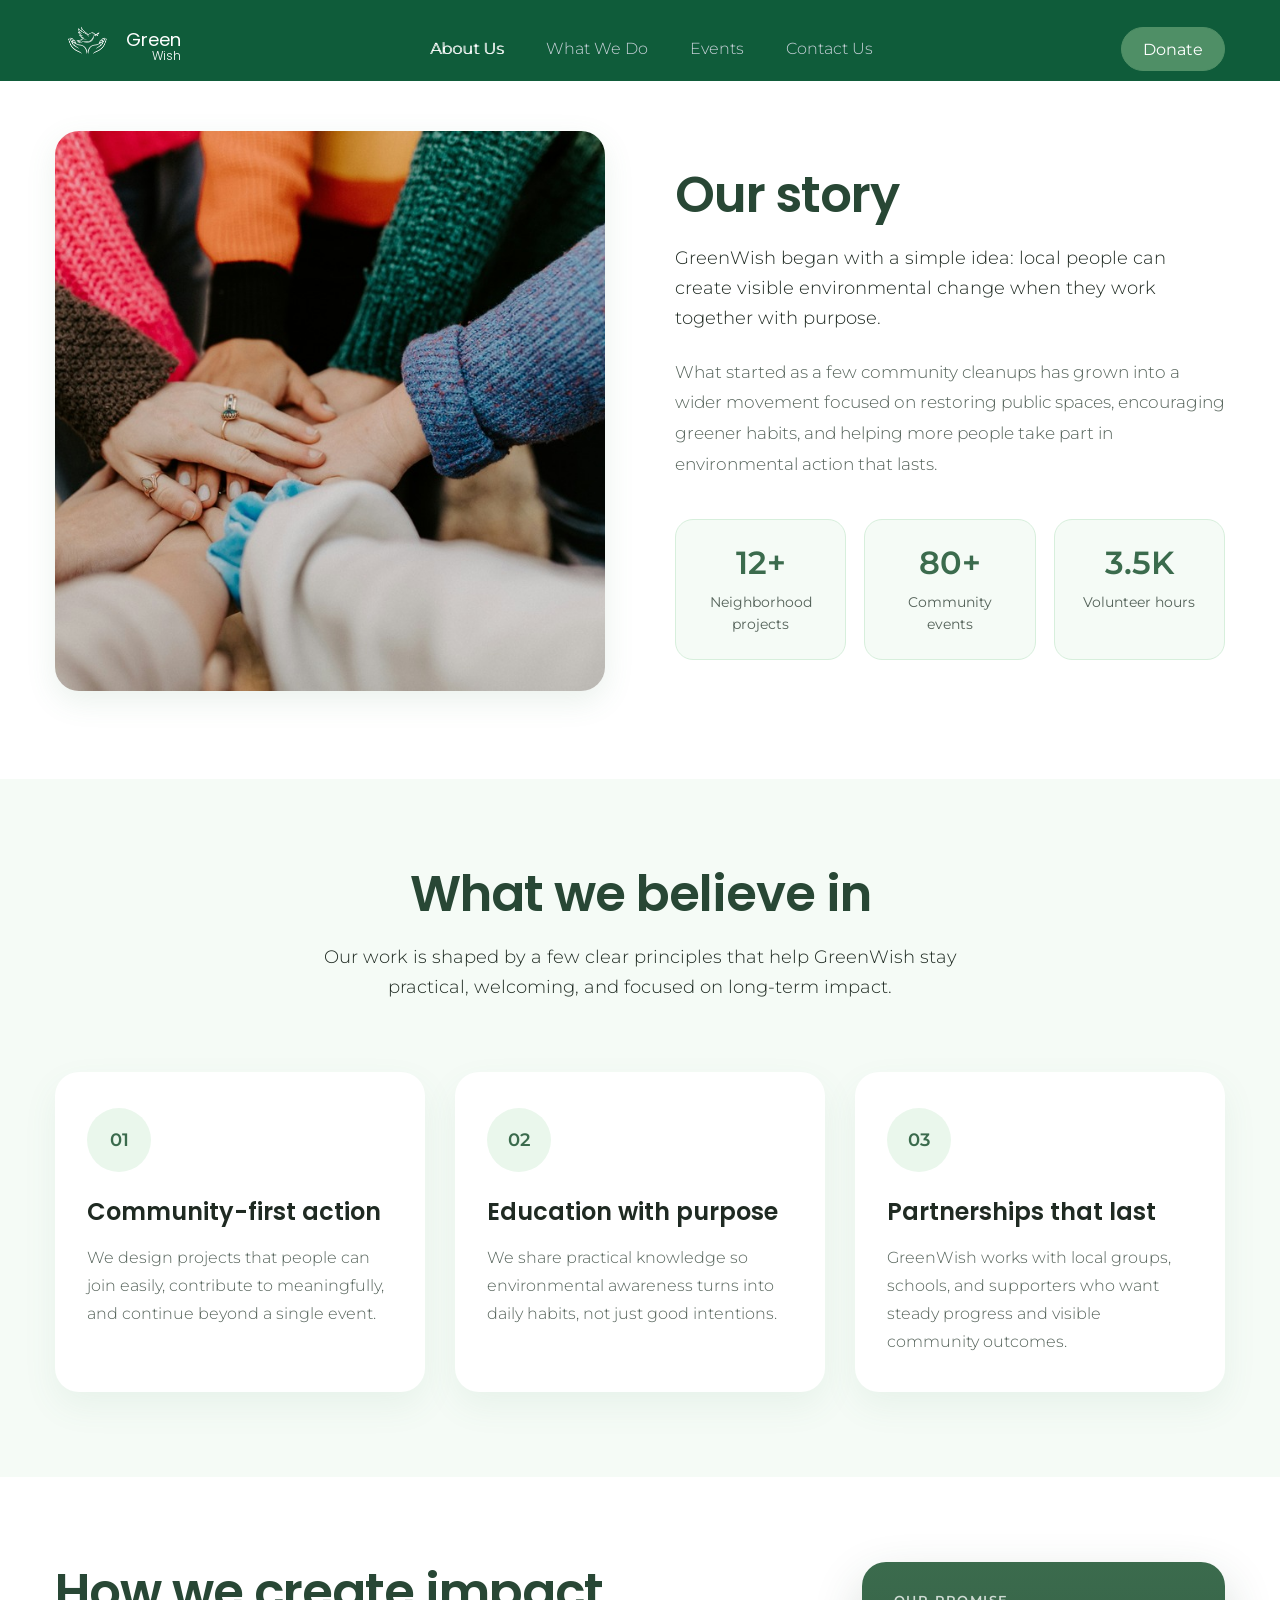
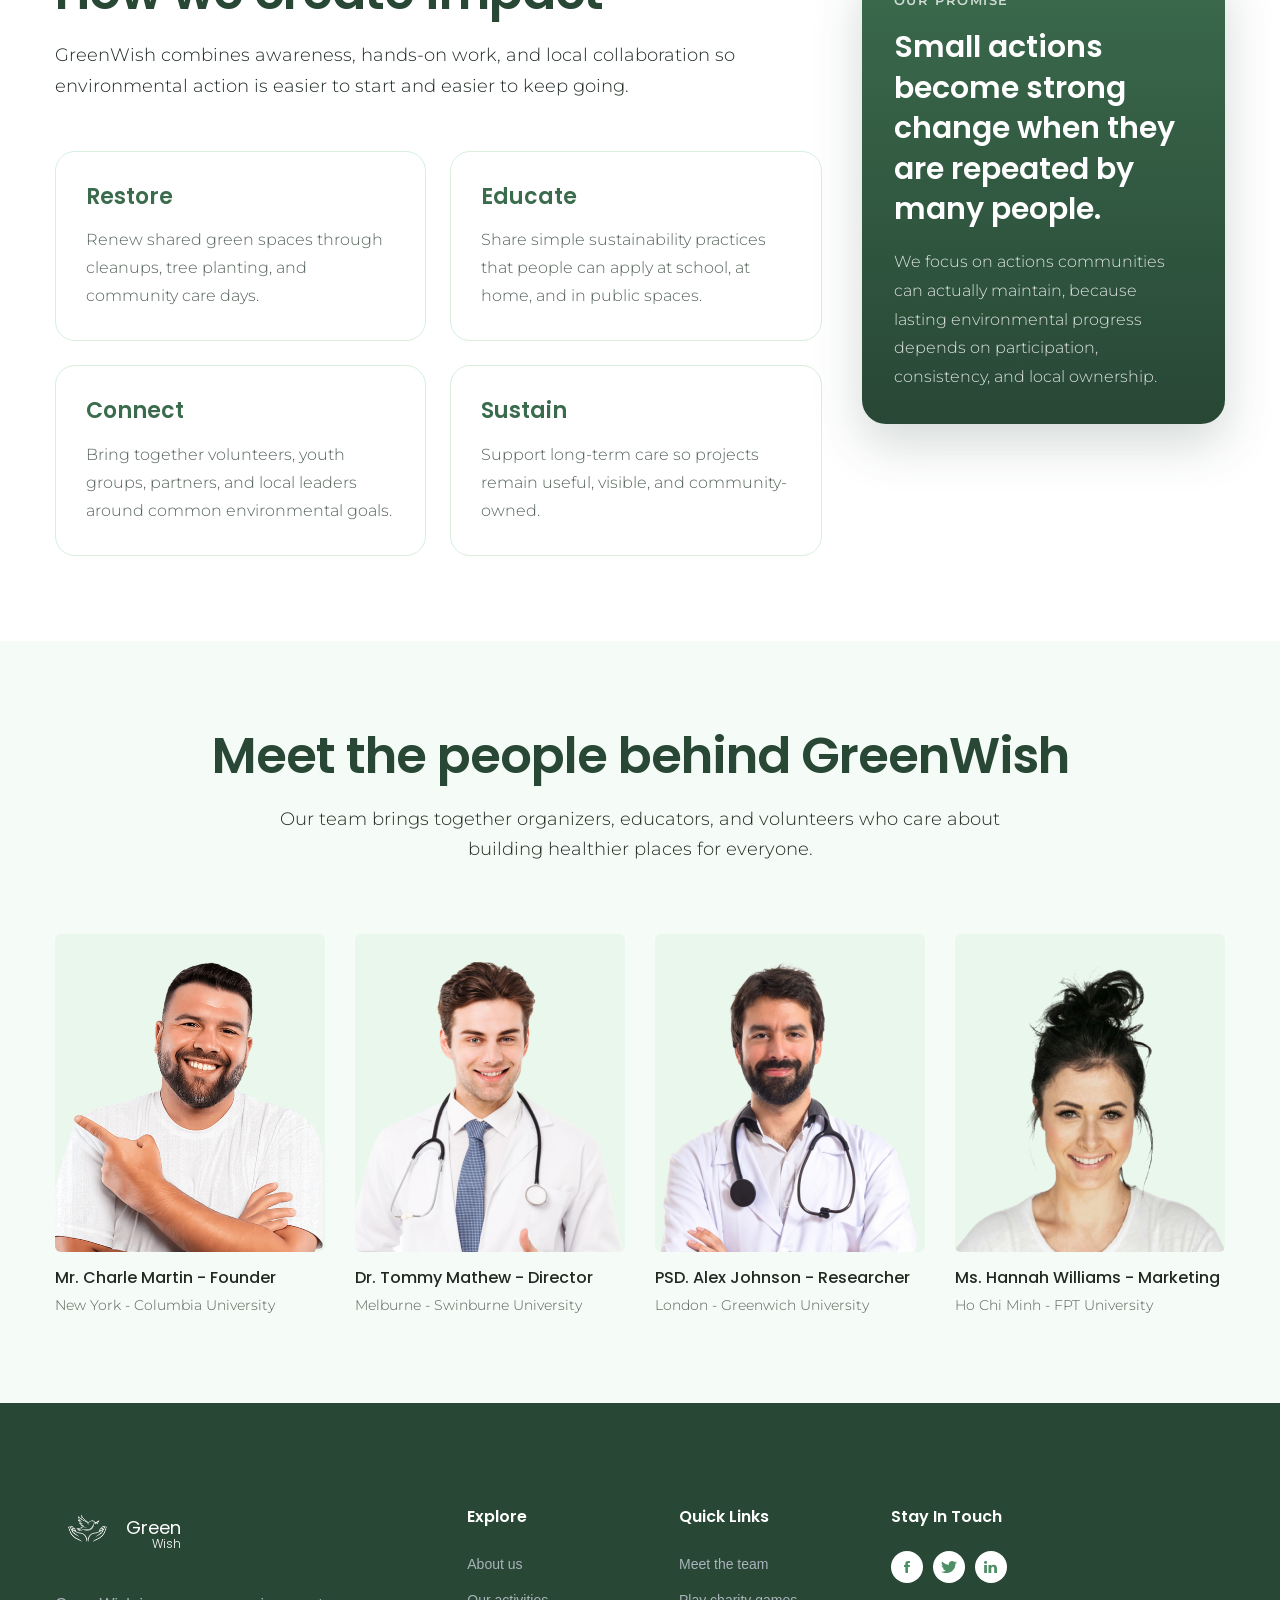
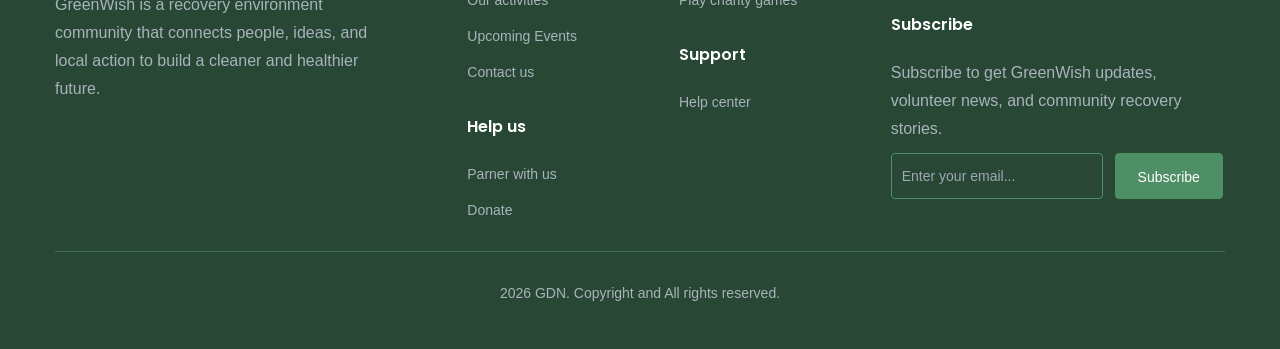
==== commit 9568d4fc: "fix phone responsive" ====
--- a/about.html
+++ b/about.html
@@ -3,7 +3,26 @@
     <head>
         <meta charset="UTF-8" />
         <meta name="viewport" content="width=device-width, initial-scale=1.0" />
-        <title>About Us | GreenWish</title>
+        <title>GreenWish | About Us</title>
+
+        <!-- favicon -->
+        <link rel="apple-touch-icon" sizes="57x57" href="./assets/favicon/apple-icon-57x57.png">
+        <link rel="apple-touch-icon" sizes="60x60" href="./assets/favicon/apple-icon-60x60.png">
+        <link rel="apple-touch-icon" sizes="72x72" href="./assets/favicon/apple-icon-72x72.png">
+        <link rel="apple-touch-icon" sizes="76x76" href="./assets/favicon/apple-icon-76x76.png">
+        <link rel="apple-touch-icon" sizes="114x114" href="./assets/favicon/apple-icon-114x114.png">
+        <link rel="apple-touch-icon" sizes="120x120" href="./assets/favicon/apple-icon-120x120.png">
+        <link rel="apple-touch-icon" sizes="144x144" href="./assets/favicon/apple-icon-144x144.png">
+        <link rel="apple-touch-icon" sizes="152x152" href="./assets/favicon/apple-icon-152x152.png">
+        <link rel="apple-touch-icon" sizes="180x180" href="./assets/favicon/apple-icon-180x180.png">
+        <link rel="icon" type="image/png" sizes="192x192"  href="./assets/favicon/android-icon-192x192.png">
+        <link rel="icon" type="image/png" sizes="32x32" href="./assets/favicon/favicon-32x32.png">
+        <link rel="icon" type="image/png" sizes="96x96" href="./assets/favicon/favicon-96x96.png">
+        <link rel="icon" type="image/png" sizes="16x16" href="./assets/favicon/favicon-16x16.png">
+        <link rel="manifest" href="./assets/favicon/manifest.json">
+        <meta name="msapplication-TileColor" content="#ffffff">
+        <meta name="msapplication-TileImage" content="./assets/favicon/ms-icon-144x144.png">
+        <meta name="theme-color" content="#ffffff">
 
         <!-- font css -->
         <link rel="stylesheet" href="./assets/fonts/stylesheet.css" />
@@ -338,7 +357,7 @@
                 <div class="footer__row">
                     <div class="footer__column">
                         <!-- Logo -->
-                        <a href="/">
+                        <a href="./index.html">
                         <div class="logo">
                             <img src="./assets/icons/logo-white.png" class="logo__circle"></img>
                             <span class="logo__text">
@@ -384,7 +403,7 @@
                         <h3 class="footer__heading">Help us</h3>
                         <ul class="footer__list">
                             <li class="footer__item">
-                                <a href="#!" class="footer__link">
+                                <a href="./contact.html#hq" class="footer__link">
                                     Parner with us
                                 </a>
                             </li>
@@ -494,7 +513,7 @@
                     <div class="subscribe-popup" id="subscribePopup">
                         <div class="subscribe-popup__overlay"></div>
                         <div class="subscribe-popup__box">
-                            <h3 class="subscribe-popup__title">Thank you 🌿</h3>
+                            <h3 class="subscribe-popup__title">Thank you</h3>
                             <p class="subscribe-popup__text">
                                 We will inform you about the next GreenWish event.
                             </p>
--- a/assets/fonts/stylesheet.css
+++ b/assets/fonts/stylesheet.css
@@ -1,351 +1,385 @@
 /* using https://transfonter.org/  to generate font files */
 
-
 /* ======= Poppins Font ======= */
 
 @font-face {
-    font-family: 'Poppins';
-    src: url('Poppins/Poppins-Black.woff2') format('woff2'),
-        url('Poppins/Poppins-Black.woff') format('woff');
+    font-family: "Poppins";
+    src:
+        url("Poppins/Poppins-Black.woff2") format("woff2"),
+        url("Poppins/Poppins-Black.woff") format("woff");
     font-weight: 900;
     font-style: normal;
     font-display: swap;
 }
 
 @font-face {
-    font-family: 'Poppins';
-    src: url('Poppins/Poppins-BlackItalic.woff2') format('woff2'),
-        url('Poppins/Poppins-BlackItalic.woff') format('woff');
+    font-family: "Poppins";
+    src:
+        url("Poppins/Poppins-BlackItalic.woff2") format("woff2"),
+        url("Poppins/Poppins-BlackItalic.woff") format("woff");
     font-weight: 900;
     font-style: italic;
     font-display: swap;
 }
 
 @font-face {
-    font-family: 'Poppins';
-    src: url('Poppins/Poppins-Bold.woff2') format('woff2'),
-        url('Poppins/Poppins-Bold.woff') format('woff');
-    font-weight: bold;
-    font-style: normal;
-    font-display: swap;
-}
-
-@font-face {
-    font-family: 'Poppins';
-    src: url('Poppins/Poppins-BoldItalic.woff2') format('woff2'),
-        url('Poppins/Poppins-BoldItalic.woff') format('woff');
-    font-weight: bold;
-    font-style: italic;
-    font-display: swap;
-}
-
-@font-face {
-    font-family: 'Poppins';
-    src: url('Poppins/Poppins-ExtraBold.woff2') format('woff2'),
-        url('Poppins/Poppins-ExtraBold.woff') format('woff');
-    font-weight: bold;
-    font-style: normal;
-    font-display: swap;
-}
-
-@font-face {
-    font-family: 'Poppins';
-    src: url('Poppins/Poppins-ExtraBoldItalic.woff2') format('woff2'),
-        url('Poppins/Poppins-ExtraBoldItalic.woff') format('woff');
-    font-weight: bold;
-    font-style: italic;
-    font-display: swap;
-}
-
-@font-face {
-    font-family: 'Poppins';
-    src: url('Poppins/Poppins-ExtraLight.woff2') format('woff2'),
-        url('Poppins/Poppins-ExtraLight.woff') format('woff');
+    font-family: "Poppins";
+    src:
+        url("Poppins/Poppins-Bold.woff2") format("woff2"),
+        url("Poppins/Poppins-Bold.woff") format("woff");
+    font-weight: bold;
+    font-style: normal;
+    font-display: swap;
+}
+
+@font-face {
+    font-family: "Poppins";
+    src:
+        url("Poppins/Poppins-BoldItalic.woff2") format("woff2"),
+        url("Poppins/Poppins-BoldItalic.woff") format("woff");
+    font-weight: bold;
+    font-style: italic;
+    font-display: swap;
+}
+
+@font-face {
+    font-family: "Poppins";
+    src:
+        url("Poppins/Poppins-ExtraBold.woff2") format("woff2"),
+        url("Poppins/Poppins-ExtraBold.woff") format("woff");
+    font-weight: bold;
+    font-style: normal;
+    font-display: swap;
+}
+
+@font-face {
+    font-family: "Poppins";
+    src:
+        url("Poppins/Poppins-ExtraBoldItalic.woff2") format("woff2"),
+        url("Poppins/Poppins-ExtraBoldItalic.woff") format("woff");
+    font-weight: bold;
+    font-style: italic;
+    font-display: swap;
+}
+
+@font-face {
+    font-family: "Poppins";
+    src:
+        url("Poppins/Poppins-ExtraLight.woff2") format("woff2"),
+        url("Poppins/Poppins-ExtraLight.woff") format("woff");
     font-weight: 200;
     font-style: normal;
     font-display: swap;
 }
 
 @font-face {
-    font-family: 'Poppins';
-    src: url('Poppins/Poppins-ExtraLightItalic.woff2') format('woff2'),
-        url('Poppins/Poppins-ExtraLightItalic.woff') format('woff');
+    font-family: "Poppins";
+    src:
+        url("Poppins/Poppins-ExtraLightItalic.woff2") format("woff2"),
+        url("Poppins/Poppins-ExtraLightItalic.woff") format("woff");
     font-weight: 200;
     font-style: italic;
     font-display: swap;
 }
 
 @font-face {
-    font-family: 'Poppins';
-    src: url('Poppins/Poppins-Italic.woff2') format('woff2'),
-        url('Poppins/Poppins-Italic.woff') format('woff');
+    font-family: "Poppins";
+    src:
+        url("Poppins/Poppins-Italic.woff2") format("woff2"),
+        url("Poppins/Poppins-Italic.woff") format("woff");
     font-weight: normal;
     font-style: italic;
     font-display: swap;
 }
 
 @font-face {
-    font-family: 'Poppins';
-    src: url('Poppins/Poppins-Light.woff2') format('woff2'),
-        url('Poppins/Poppins-Light.woff') format('woff');
+    font-family: "Poppins";
+    src:
+        url("Poppins/Poppins-Light.woff2") format("woff2"),
+        url("Poppins/Poppins-Light.woff") format("woff");
     font-weight: 300;
     font-style: normal;
     font-display: swap;
 }
 
 @font-face {
-    font-family: 'Poppins';
-    src: url('Poppins/Poppins-LightItalic.woff2') format('woff2'),
-        url('Poppins/Poppins-LightItalic.woff') format('woff');
+    font-family: "Poppins";
+    src:
+        url("Poppins/Poppins-LightItalic.woff2") format("woff2"),
+        url("Poppins/Poppins-LightItalic.woff") format("woff");
     font-weight: 300;
     font-style: italic;
     font-display: swap;
 }
 
 @font-face {
-    font-family: 'Poppins';
-    src: url('Poppins/Poppins-Medium.woff2') format('woff2'),
-        url('Poppins/Poppins-Medium.woff') format('woff');
+    font-family: "Poppins";
+    src:
+        url("Poppins/Poppins-Medium.woff2") format("woff2"),
+        url("Poppins/Poppins-Medium.woff") format("woff");
     font-weight: 500;
     font-style: normal;
     font-display: swap;
 }
 
 @font-face {
-    font-family: 'Poppins';
-    src: url('Poppins/Poppins-MediumItalic.woff2') format('woff2'),
-        url('Poppins/Poppins-MediumItalic.woff') format('woff');
+    font-family: "Poppins";
+    src:
+        url("Poppins/Poppins-MediumItalic.woff2") format("woff2"),
+        url("Poppins/Poppins-MediumItalic.woff") format("woff");
     font-weight: 500;
     font-style: italic;
     font-display: swap;
 }
 
 @font-face {
-    font-family: 'Poppins';
-    src: url('Poppins/Poppins-Regular.woff2') format('woff2'),
-        url('Poppins/Poppins-Regular.woff') format('woff');
+    font-family: "Poppins";
+    src:
+        url("Poppins/Poppins-Regular.woff2") format("woff2"),
+        url("Poppins/Poppins-Regular.woff") format("woff");
     font-weight: normal;
     font-style: normal;
     font-display: swap;
 }
 
 @font-face {
-    font-family: 'Poppins';
-    src: url('Poppins/Poppins-SemiBold.woff2') format('woff2'),
-        url('Poppins/Poppins-SemiBold.woff') format('woff');
+    font-family: "Poppins";
+    src:
+        url("Poppins/Poppins-SemiBold.woff2") format("woff2"),
+        url("Poppins/Poppins-SemiBold.woff") format("woff");
     font-weight: 600;
     font-style: normal;
     font-display: swap;
 }
 
 @font-face {
-    font-family: 'Poppins';
-    src: url('Poppins/Poppins-SemiBoldItalic.woff2') format('woff2'),
-        url('Poppins/Poppins-SemiBoldItalic.woff') format('woff');
+    font-family: "Poppins";
+    src:
+        url("Poppins/Poppins-SemiBoldItalic.woff2") format("woff2"),
+        url("Poppins/Poppins-SemiBoldItalic.woff") format("woff");
     font-weight: 600;
     font-style: italic;
     font-display: swap;
 }
 
 @font-face {
-    font-family: 'Poppins';
-    src: url('Poppins/Poppins-Thin.woff2') format('woff2'),
-        url('Poppins/Poppins-Thin.woff') format('woff');
-    font-weight: 100;
-    font-style: normal;
-    font-display: swap;
-}
-
-@font-face {
-    font-family: 'Poppins';
-    src: url('Poppins/Poppins-ThinItalic.woff2') format('woff2'),
-        url('Poppins/Poppins-ThinItalic.woff') format('woff');
-    font-weight: 100;
-    font-style: italic;
-    font-display: swap;
-}
-
-
+    font-family: "Poppins";
+    src:
+        url("Poppins/Poppins-Thin.woff2") format("woff2"),
+        url("Poppins/Poppins-Thin.woff") format("woff");
+    font-weight: 100;
+    font-style: normal;
+    font-display: swap;
+}
+
+@font-face {
+    font-family: "Poppins";
+    src:
+        url("Poppins/Poppins-ThinItalic.woff2") format("woff2"),
+        url("Poppins/Poppins-ThinItalic.woff") format("woff");
+    font-weight: 100;
+    font-style: italic;
+    font-display: swap;
+}
 
 /* ======================= montserrat font ======================== */
 
 @font-face {
-    font-family: 'Montserrat';
-    src: url('Montserrat/Montserrat-Black.woff2') format('woff2'),
-        url('Montserrat/Montserrat-Black.woff') format('woff');
+    font-family: "Montserrat";
+    src:
+        url("Montserrat/Montserrat-Black.woff2") format("woff2"),
+        url("Montserrat/Montserrat-Black.woff") format("woff");
     font-weight: 900;
     font-style: normal;
     font-display: swap;
 }
 
 @font-face {
-    font-family: 'Montserrat';
-    src: url('Montserrat/Montserrat-BlackItalic.woff2') format('woff2'),
-        url('Montserrat/Montserrat-BlackItalic.woff') format('woff');
+    font-family: "Montserrat";
+    src:
+        url("Montserrat/Montserrat-BlackItalic.woff2") format("woff2"),
+        url("Montserrat/Montserrat-BlackItalic.woff") format("woff");
     font-weight: 900;
     font-style: italic;
     font-display: swap;
 }
 
 @font-face {
-    font-family: 'Montserrat';
-    src: url('Montserrat/Montserrat-Bold.woff2') format('woff2'),
-        url('Montserrat/Montserrat-Bold.woff') format('woff');
-    font-weight: bold;
-    font-style: normal;
-    font-display: swap;
-}
-
-@font-face {
-    font-family: 'Montserrat';
-    src: url('Montserrat/Montserrat-BoldItalic.woff2') format('woff2'),
-        url('Montserrat/Montserrat-BoldItalic.woff') format('woff');
-    font-weight: bold;
-    font-style: italic;
-    font-display: swap;
-}
-
-@font-face {
-    font-family: 'Montserrat';
-    src: url('Montserrat/Montserrat-ExtraBold.woff2') format('woff2'),
-        url('Montserrat/Montserrat-ExtraBold.woff') format('woff');
-    font-weight: bold;
-    font-style: normal;
-    font-display: swap;
-}
-
-@font-face {
-    font-family: 'Montserrat';
-    src: url('Montserrat/Montserrat-ExtraBoldItalic.woff2') format('woff2'),
-        url('Montserrat/Montserrat-ExtraBoldItalic.woff') format('woff');
-    font-weight: bold;
-    font-style: italic;
-    font-display: swap;
-}
-
-@font-face {
-    font-family: 'Montserrat';
-    src: url('Montserrat/Montserrat-ExtraLight.woff2') format('woff2'),
-        url('Montserrat/Montserrat-ExtraLight.woff') format('woff');
+    font-family: "Montserrat";
+    src:
+        url("Montserrat/Montserrat-Bold.woff2") format("woff2"),
+        url("Montserrat/Montserrat-Bold.woff") format("woff");
+    font-weight: bold;
+    font-style: normal;
+    font-display: swap;
+}
+
+@font-face {
+    font-family: "Montserrat";
+    src:
+        url("Montserrat/Montserrat-BoldItalic.woff2") format("woff2"),
+        url("Montserrat/Montserrat-BoldItalic.woff") format("woff");
+    font-weight: bold;
+    font-style: italic;
+    font-display: swap;
+}
+
+@font-face {
+    font-family: "Montserrat";
+    src:
+        url("Montserrat/Montserrat-ExtraBold.woff2") format("woff2"),
+        url("Montserrat/Montserrat-ExtraBold.woff") format("woff");
+    font-weight: bold;
+    font-style: normal;
+    font-display: swap;
+}
+
+@font-face {
+    font-family: "Montserrat";
+    src:
+        url("Montserrat/Montserrat-ExtraBoldItalic.woff2") format("woff2"),
+        url("Montserrat/Montserrat-ExtraBoldItalic.woff") format("woff");
+    font-weight: bold;
+    font-style: italic;
+    font-display: swap;
+}
+
+@font-face {
+    font-family: "Montserrat";
+    src:
+        url("Montserrat/Montserrat-ExtraLight.woff2") format("woff2"),
+        url("Montserrat/Montserrat-ExtraLight.woff") format("woff");
     font-weight: 200;
     font-style: normal;
     font-display: swap;
 }
 
 @font-face {
-    font-family: 'Montserrat';
-    src: url('Montserrat/Montserrat-ExtraLightItalic.woff2') format('woff2'),
-        url('Montserrat/Montserrat-ExtraLightItalic.woff') format('woff');
+    font-family: "Montserrat";
+    src:
+        url("Montserrat/Montserrat-ExtraLightItalic.woff2") format("woff2"),
+        url("Montserrat/Montserrat-ExtraLightItalic.woff") format("woff");
     font-weight: 200;
     font-style: italic;
     font-display: swap;
 }
 
 @font-face {
-    font-family: 'Montserrat';
-    src: url('Montserrat/Montserrat-Italic.woff2') format('woff2'),
-        url('Montserrat/Montserrat-Italic.woff') format('woff');
+    font-family: "Montserrat";
+    src:
+        url("Montserrat/Montserrat-Italic.woff2") format("woff2"),
+        url("Montserrat/Montserrat-Italic.woff") format("woff");
     font-weight: normal;
     font-style: italic;
     font-display: swap;
 }
 
 @font-face {
-    font-family: 'Montserrat';
-    src: url('Montserrat/Montserrat-Light.woff2') format('woff2'),
-        url('Montserrat/Montserrat-Light.woff') format('woff');
+    font-family: "Montserrat";
+    src:
+        url("Montserrat/Montserrat-Light.woff2") format("woff2"),
+        url("Montserrat/Montserrat-Light.woff") format("woff");
     font-weight: 300;
     font-style: normal;
     font-display: swap;
 }
 
 @font-face {
-    font-family: 'Montserrat';
-    src: url('Montserrat/Montserrat-ThinItalic.woff2') format('woff2'),
-        url('Montserrat/Montserrat-ThinItalic.woff') format('woff');
-    font-weight: 100;
-    font-style: italic;
-    font-display: swap;
-}
-
-@font-face {
-    font-family: 'Montserrat';
-    src: url('Montserrat/Montserrat-LightItalic.woff2') format('woff2'),
-        url('Montserrat/Montserrat-LightItalic.woff') format('woff');
+    font-family: "Montserrat";
+    src:
+        url("Montserrat/Montserrat-ThinItalic.woff2") format("woff2"),
+        url("Montserrat/Montserrat-ThinItalic.woff") format("woff");
+    font-weight: 100;
+    font-style: italic;
+    font-display: swap;
+}
+
+@font-face {
+    font-family: "Montserrat";
+    src:
+        url("Montserrat/Montserrat-LightItalic.woff2") format("woff2"),
+        url("Montserrat/Montserrat-LightItalic.woff") format("woff");
     font-weight: 300;
     font-style: italic;
     font-display: swap;
 }
 
 @font-face {
-    font-family: 'Montserrat';
-    src: url('Montserrat/Montserrat-Medium.woff2') format('woff2'),
-        url('Montserrat/Montserrat-Medium.woff') format('woff');
+    font-family: "Montserrat";
+    src:
+        url("Montserrat/Montserrat-Medium.woff2") format("woff2"),
+        url("Montserrat/Montserrat-Medium.woff") format("woff");
     font-weight: 500;
     font-style: normal;
     font-display: swap;
 }
 
 @font-face {
-    font-family: 'Montserrat';
-    src: url('Montserrat/Montserrat-MediumItalic.woff2') format('woff2'),
-        url('Montserrat/Montserrat-MediumItalic.woff') format('woff');
+    font-family: "Montserrat";
+    src:
+        url("Montserrat/Montserrat-MediumItalic.woff2") format("woff2"),
+        url("Montserrat/Montserrat-MediumItalic.woff") format("woff");
     font-weight: 500;
     font-style: italic;
     font-display: swap;
 }
 
 @font-face {
-    font-family: 'Montserrat';
-    src: url('Montserrat/Montserrat-Regular.woff2') format('woff2'),
-        url('Montserrat/Montserrat-Regular.woff') format('woff');
+    font-family: "Montserrat";
+    src:
+        url("Montserrat/Montserrat-Regular.woff2") format("woff2"),
+        url("Montserrat/Montserrat-Regular.woff") format("woff");
     font-weight: normal;
     font-style: normal;
     font-display: swap;
 }
 
 @font-face {
-    font-family: 'Montserrat';
-    src: url('Montserrat/Montserrat-SemiBold.woff2') format('woff2'),
-        url('Montserrat/Montserrat-SemiBold.woff') format('woff');
+    font-family: "Montserrat";
+    src:
+        url("Montserrat/Montserrat-SemiBold.woff2") format("woff2"),
+        url("Montserrat/Montserrat-SemiBold.woff") format("woff");
     font-weight: 600;
     font-style: normal;
     font-display: swap;
 }
 
 @font-face {
-    font-family: 'Montserrat';
-    src: url('Montserrat/Montserrat-SemiBoldItalic.woff2') format('woff2'),
-        url('Montserrat/Montserrat-SemiBoldItalic.woff') format('woff');
+    font-family: "Montserrat";
+    src:
+        url("Montserrat/Montserrat-SemiBoldItalic.woff2") format("woff2"),
+        url("Montserrat/Montserrat-SemiBoldItalic.woff") format("woff");
     font-weight: 600;
     font-style: italic;
     font-display: swap;
 }
 
 @font-face {
-    font-family: 'Montserrat';
-    src: url('Montserrat/Montserrat-Thin.woff2') format('woff2'),
-        url('Montserrat/Montserrat-Thin.woff') format('woff');
-    font-weight: 100;
-    font-style: normal;
-    font-display: swap;
-}
-
-@font-face {
-    font-family: 'Montserrat';
-    src: url('Montserrat/Montserrat-ThinItalic.woff2') format('woff2'),
-        url('Montserrat/Montserrat-ThinItalic.woff') format('woff');
-    font-weight: 100;
-    font-style: italic;
-    font-display: swap;
-}
-
-@font-face {
-    font-family: 'Montserrat';
-    src: url('Montserrat/Montserrat-Thin.woff2') format('woff2'),
-        url('Montserrat/Montserrat-Thin.woff') format('woff');
-    font-weight: 100;
-    font-style: normal;
-    font-display: swap;
-}
-
+    font-family: "Montserrat";
+    src:
+        url("Montserrat/Montserrat-Thin.woff2") format("woff2"),
+        url("Montserrat/Montserrat-Thin.woff") format("woff");
+    font-weight: 100;
+    font-style: normal;
+    font-display: swap;
+}
+
+@font-face {
+    font-family: "Montserrat";
+    src:
+        url("Montserrat/Montserrat-ThinItalic.woff2") format("woff2"),
+        url("Montserrat/Montserrat-ThinItalic.woff") format("woff");
+    font-weight: 100;
+    font-style: italic;
+    font-display: swap;
+}
+
+@font-face {
+    font-family: "Montserrat";
+    src:
+        url("Montserrat/Montserrat-Thin.woff2") format("woff2"),
+        url("Montserrat/Montserrat-Thin.woff") format("woff");
+    font-weight: 100;
+    font-style: normal;
+    font-display: swap;
+}
--- a/assets/css/common.css
+++ b/assets/css/common.css
@@ -16,7 +16,6 @@
     --text-soft: #55635a;
     --white: #ffffff;
     --shadow: 0 10px 30px rgba(79, 143, 102, 0.12);
-    --max-width: 1200px;
     --header-bg: #0f5c3a;
 }
 
@@ -28,6 +27,11 @@
 body {
     font-size: 1.6rem;
     font-family: "montserrat", sans-serif;
+    overflow-x: hidden;
+}
+
+body.nav-open {
+    overflow: hidden;
 }
 
 /* Common */
@@ -68,7 +72,7 @@
     font-weight: 400;
     text-align: center;
     line-height: var(--height);
-    color: #fff;
+    color: var(--white);
     background: var(--green-600);
     transition: 0.25s;
 }
@@ -91,42 +95,12 @@
     font-weight: 300;
     font-size: 1.8rem;
     line-height: 1.67;
-    color: #575f66;
-}
-
-.control {
-    display: flex;
-    column-gap: 18px;
-}
-
-.control__btn {
-    display: flex;
-    align-items: center;
-    justify-content: center;
-    width: 36px;
-    height: 36px;
-    border-radius: 50%;
-    border: 1px solid #575f66;
-    outline: none;
-    color: #575f66;
-    background: #fff;
-    transition: 0.25s;
-}
-
-.control__btn:hover {
-    color: #fff;
-    border-color: #2e80ce;
-    background: #2e80ce;
-    cursor: pointer;
-}
-
-.control-next-icon {
-    rotate: 180deg;
+    color: var(--text-dark);
 }
 
 /* Header - nav bar */
 .header {
-    min-height: 10vh;
+    max-height: 9vh;
     padding-top: 15px;
     background: var(--header-bg);
 }
@@ -151,10 +125,10 @@
 
 .logo__brand {
     display: block;
-    font-family: Sora, sans-serif;
     font-size: 1.8em;
+    font-family: "Poppins", sans-serif;
     font-weight: 400;
-    color: #fff;
+    color: var(--white);
 }
 
 .logo__brand--small {
@@ -188,12 +162,12 @@
 }
 
 .navbar__link--active {
-    color: #fff;
+    color: var(--white);
     text-shadow: 1px 0 0 currentColor;
 }
 
 .navbar__link:hover {
-    color: #fff;
+    color: var(--white);
     text-shadow: 1px 0 0 currentColor;
 }
 
@@ -209,6 +183,66 @@
 
 .header-action__signup:hover {
     transform: scale(1.2);
+}
+
+.mobile-nav-toggle,
+.mobile-nav-overlay,
+.mobile-nav__donate {
+    display: none;
+}
+
+.mobile-nav-toggle {
+    align-items: center;
+    justify-content: center;
+    flex-direction: column;
+    row-gap: 5px;
+    width: 46px;
+    height: 46px;
+    padding: 0;
+    border: 1px solid rgba(255, 255, 255, 0.28);
+    border-radius: 14px;
+    background: transparent;
+    transition: 0.25s;
+}
+
+.mobile-nav-toggle:hover {
+    cursor: pointer;
+    background: rgba(255, 255, 255, 0.08);
+}
+
+.mobile-nav-toggle span {
+    display: block;
+    width: 20px;
+    height: 2px;
+    border-radius: 999px;
+    background: var(--white);
+    transition:
+        transform 0.25s ease,
+        opacity 0.25s ease;
+}
+
+.mobile-nav-overlay {
+    position: fixed;
+    inset: 0;
+    border: none;
+    background: rgba(15, 24, 19, 0.48);
+    opacity: 0;
+    visibility: hidden;
+    pointer-events: none;
+    transition: 0.25s ease;
+    z-index: 90;
+}
+
+.header--nav-open .mobile-nav-toggle span:nth-child(1) {
+    transform: translateY(7px) rotate(45deg);
+}
+
+.header--nav-open .mobile-nav-toggle span:nth-child(2) {
+    opacity: 0;
+}
+
+.header--nav-open .mobile-nav-toggle span:nth-child(3) {
+    transform: translateY(-7px) rotate(-45deg);
 }
 
 /* footer */
@@ -238,7 +272,7 @@
     font-weight: 600;
     font-size: 1.6rem;
     line-height: 1.75;
-    color: #fff;
+    color: var(--white);
 }
 
 .footer__list {
@@ -274,12 +308,12 @@
     height: 32px;
     border-radius: 50%;
     color: var(--green-600);
-    background: #fff;
+    background: var(--white);
     transition: 0.25s;
 }
 
 .footer__social-btn:hover {
-    color: #fff;
+    color: var(--white);
     background: var(--green-400);
 }
 
@@ -296,7 +330,7 @@
     outline: none;
     border: 1px solid var(--green-600);
     border-radius: 4px;
-    color: #fff;
+    color: var(--white);
     background: transparent;
 }
 
@@ -341,7 +375,7 @@
     padding: 32px 28px;
     border-radius: 24px;
     text-align: center;
-    background: #fff;
+    background: var(--white);
     box-shadow: 0 20px 50px rgba(0, 0, 0, 0.18);
     animation: popupFadeIn 0.3s ease;
 }
@@ -366,7 +400,7 @@
     border: none;
     border-radius: 999px;
     font-size: 1.6rem;
-    color: #fff;
+    color: var(--white);
     background: var(--green-600);
     cursor: pointer;
     transition: 0.25s;
@@ -398,3 +432,202 @@
     text-align: center;
     color: #aab3ba;
 }
+
+@media (max-width: 991.98px) {
+    .section-heading {
+        font-size: 4.2rem;
+    }
+
+    .section-desc {
+        font-size: 1.7rem;
+        line-height: 1.75;
+    }
+
+    .header {
+        top: 0;
+        padding-top: 12px;
+    }
+
+    .header-top {
+        display: grid;
+        grid-template-columns: auto 1fr auto;
+        align-items: center;
+        column-gap: 20px;
+    }
+
+    .navbar {
+        order: 0;
+        width: auto;
+    }
+
+    .navbar__list {
+        justify-content: center;
+        gap: 0;
+    }
+
+    .navbar__link {
+        padding: 6px 12px;
+        font-size: 1.5rem;
+    }
+
+    .header-action {
+        justify-self: end;
+    }
+
+    .header-action__signup {
+        min-width: 96px;
+    }
+
+    .footer {
+        padding-top: 80px;
+    }
+
+    .footer__row {
+        grid-template-columns: repeat(2, minmax(0, 1fr));
+        gap: 36px 24px;
+    }
+
+    .footer-form {
+        flex-wrap: wrap;
+    }
+
+    .footer-form__input {
+        width: 100%;
+    }
+}
+
+@media (max-width: 767.98px) {
+    .container {
+        max-width: calc(100% - 32px);
+    }
+
+    .section-heading {
+        font-size: 3.2rem;
+        line-height: 1.3;
+    }
+
+    .section-desc {
+        margin-top: 14px;
+        font-size: 1.6rem;
+        line-height: 1.7;
+    }
+
+    .header {
+        padding: 12px 0 14px;
+    }
+
+    .header-top {
+        display: flex;
+        align-items: center;
+        justify-content: space-between;
+        gap: 12px;
+        position: relative;
+    }
+
+    .header-top > a {
+        align-self: auto;
+    }
+
+    .logo__circle {
+        width: 56px;
+        height: 56px;
+    }
+
+    .header-action {
+        width: auto;
+        margin-left: auto;
+    }
+
+    .header--mobile-ready .header-action {
+        display: none;
+    }
+
+    .header-action__signup {
+        width: auto;
+        padding: 0 18px;
+    }
+
+    .header--mobile-ready .mobile-nav-toggle {
+        display: inline-flex;
+    }
+
+    body.nav-open .mobile-nav-overlay {
+        display: block;
+        opacity: 1;
+        visibility: visible;
+        pointer-events: auto;
+    }
+
+    .header--mobile-ready .navbar {
+        position: absolute;
+        top: calc(100% + 12px);
+        left: 0;
+        right: 0;
+        width: auto;
+        padding: 18px 20px;
+        border-radius: 24px;
+        background: var(--header-bg);
+        box-shadow: 0 20px 40px rgba(9, 34, 20, 0.22);
+        opacity: 0;
+        visibility: hidden;
+        pointer-events: none;
+        transform: translateY(-12px);
+        transition: 0.25s ease;
+        z-index: 100;
+    }
+
+    .header--mobile-ready.header--nav-open .navbar {
+        opacity: 1;
+        visibility: visible;
+        pointer-events: auto;
+        transform: translateY(0);
+    }
+
+    .header--mobile-ready .navbar__list {
+        display: flex;
+        flex-direction: column;
+        gap: 6px;
+    }
+
+    .header--mobile-ready .navbar__link {
+        display: block;
+        padding: 10px 0;
+        text-align: left;
+        font-size: 1.7rem;
+    }
+
+    .header--mobile-ready .mobile-nav__donate {
+        display: flex;
+        width: 100%;
+        min-width: 0;
+        margin-top: 14px;
+        justify-content: center;
+    }
+
+    .footer {
+        padding-top: 60px;
+    }
+
+    .footer__row {
+        grid-template-columns: 1fr;
+        gap: 28px;
+    }
+
+    .footer__link {
+        white-space: normal;
+    }
+
+    .footer-form {
+        flex-direction: column;
+        align-items: stretch;
+    }
+
+    .footer-form__submit {
+        width: 100%;
+    }
+
+    .subscribe-popup__box {
+        padding: 28px 20px;
+        border-radius: 20px;
+    }
+}
--- a/assets/css/about.css
+++ b/assets/css/about.css
@@ -283,3 +283,80 @@
     line-height: 1.86;
     color: var(--text-soft);
 }
+
+@media (max-width: 991.98px) {
+    .story,
+    .values,
+    .impact,
+    .team {
+        padding: 70px 0;
+    }
+
+    .story__inner,
+    .impact__inner {
+        flex-direction: column;
+    }
+
+    .story__inner {
+        gap: 36px;
+    }
+
+    .story__media,
+    .story__content,
+    .impact__content,
+    .impact-panel {
+        width: 100%;
+    }
+
+    .story__img {
+        height: auto;
+        aspect-ratio: 2 / 1;
+    }
+
+    .values__list {
+        grid-template-columns: repeat(2, minmax(0, 1fr));
+        gap: 24px;
+    }
+
+    .team__list {
+        grid-template-columns: repeat(2, minmax(0, 1fr));
+        gap: 30px;
+    }
+}
+
+@media (max-width: 767.98px) {
+    .story,
+    .values,
+    .impact,
+    .team {
+        padding: 55px 0;
+    }
+
+    .story__stats,
+    .values__list,
+    .impact__list {
+        grid-template-columns: 1fr;
+    }
+
+    .story-stat,
+    .values-card,
+    .impact-panel,
+    .impact-item {
+        padding: 24px;
+    }
+
+    .impact-panel__heading {
+        font-size: 2.6rem;
+    }
+
+    .team-item {
+        width: 45vw;
+    }
+
+    .team-item__thumb {
+        width: 100%;
+        height: auto;
+        aspect-ratio: 4 / 5;
+        object-fit: cover;
+    }
+}
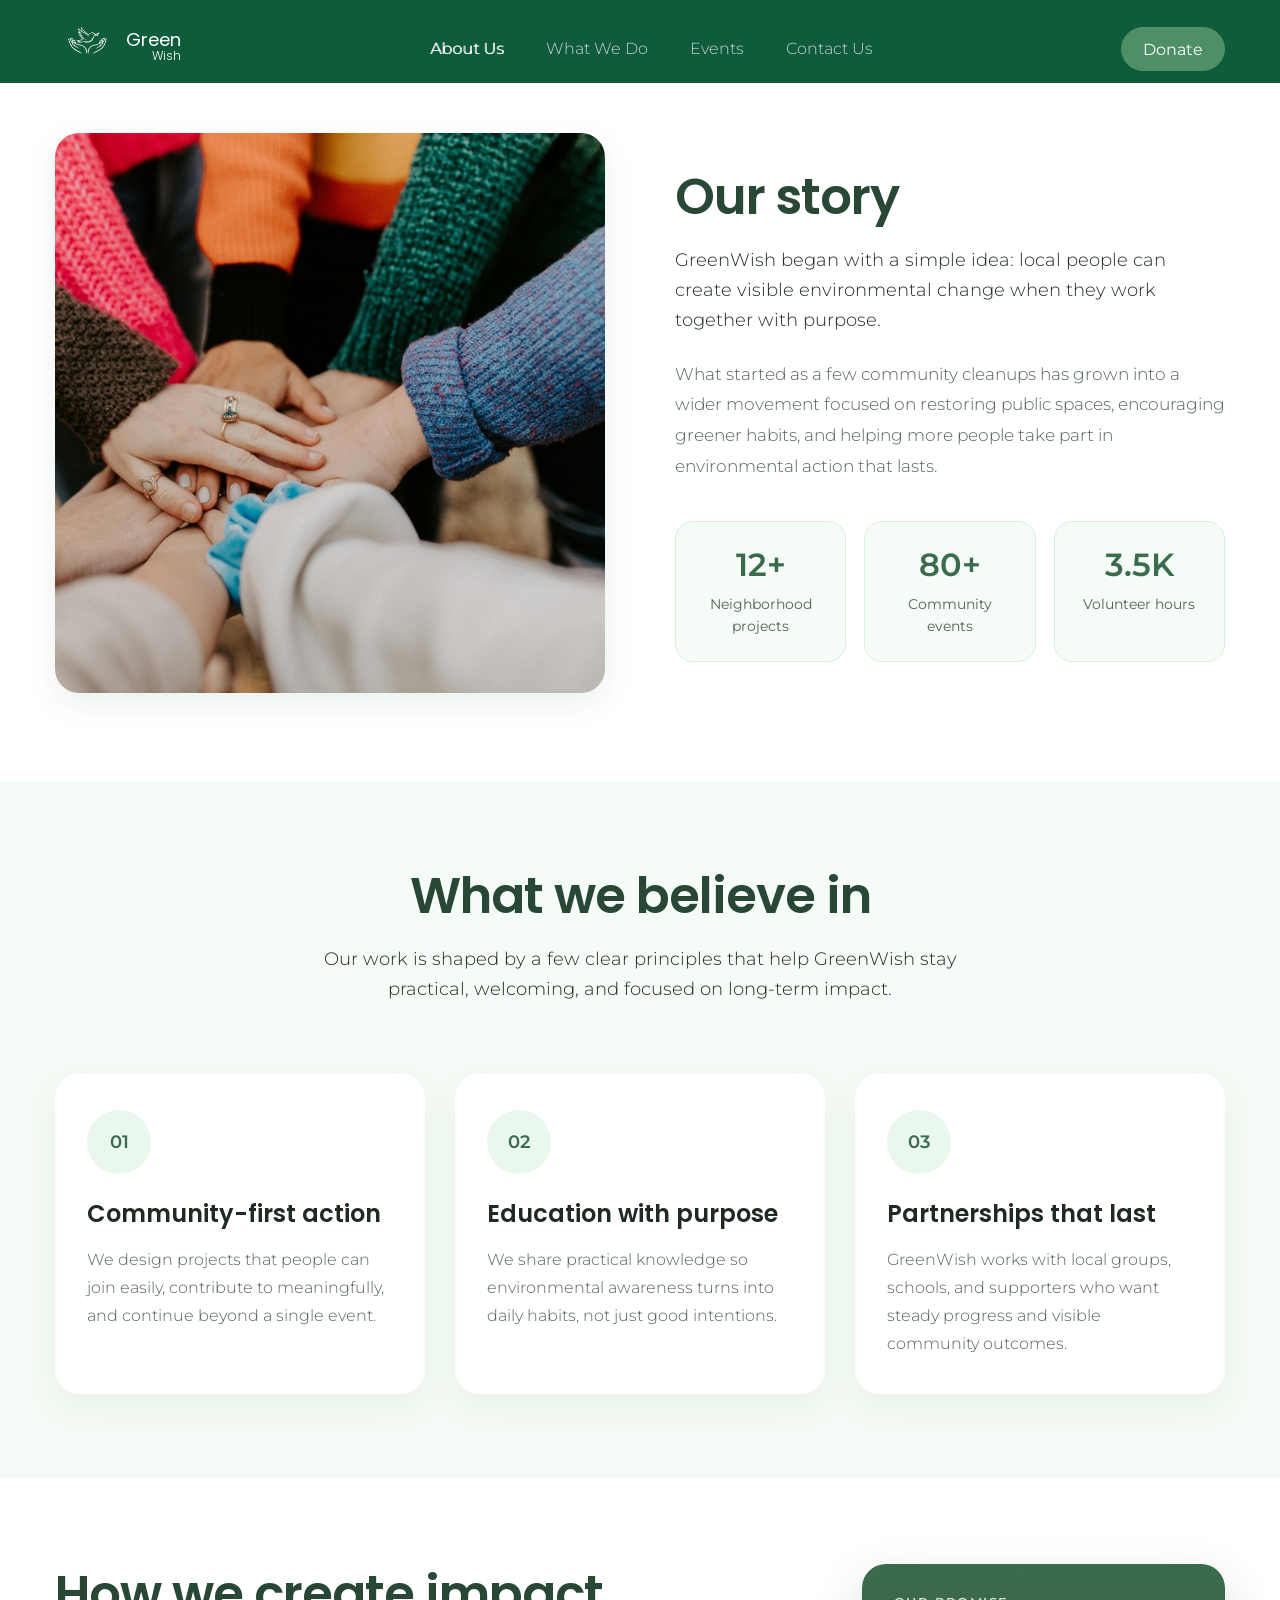
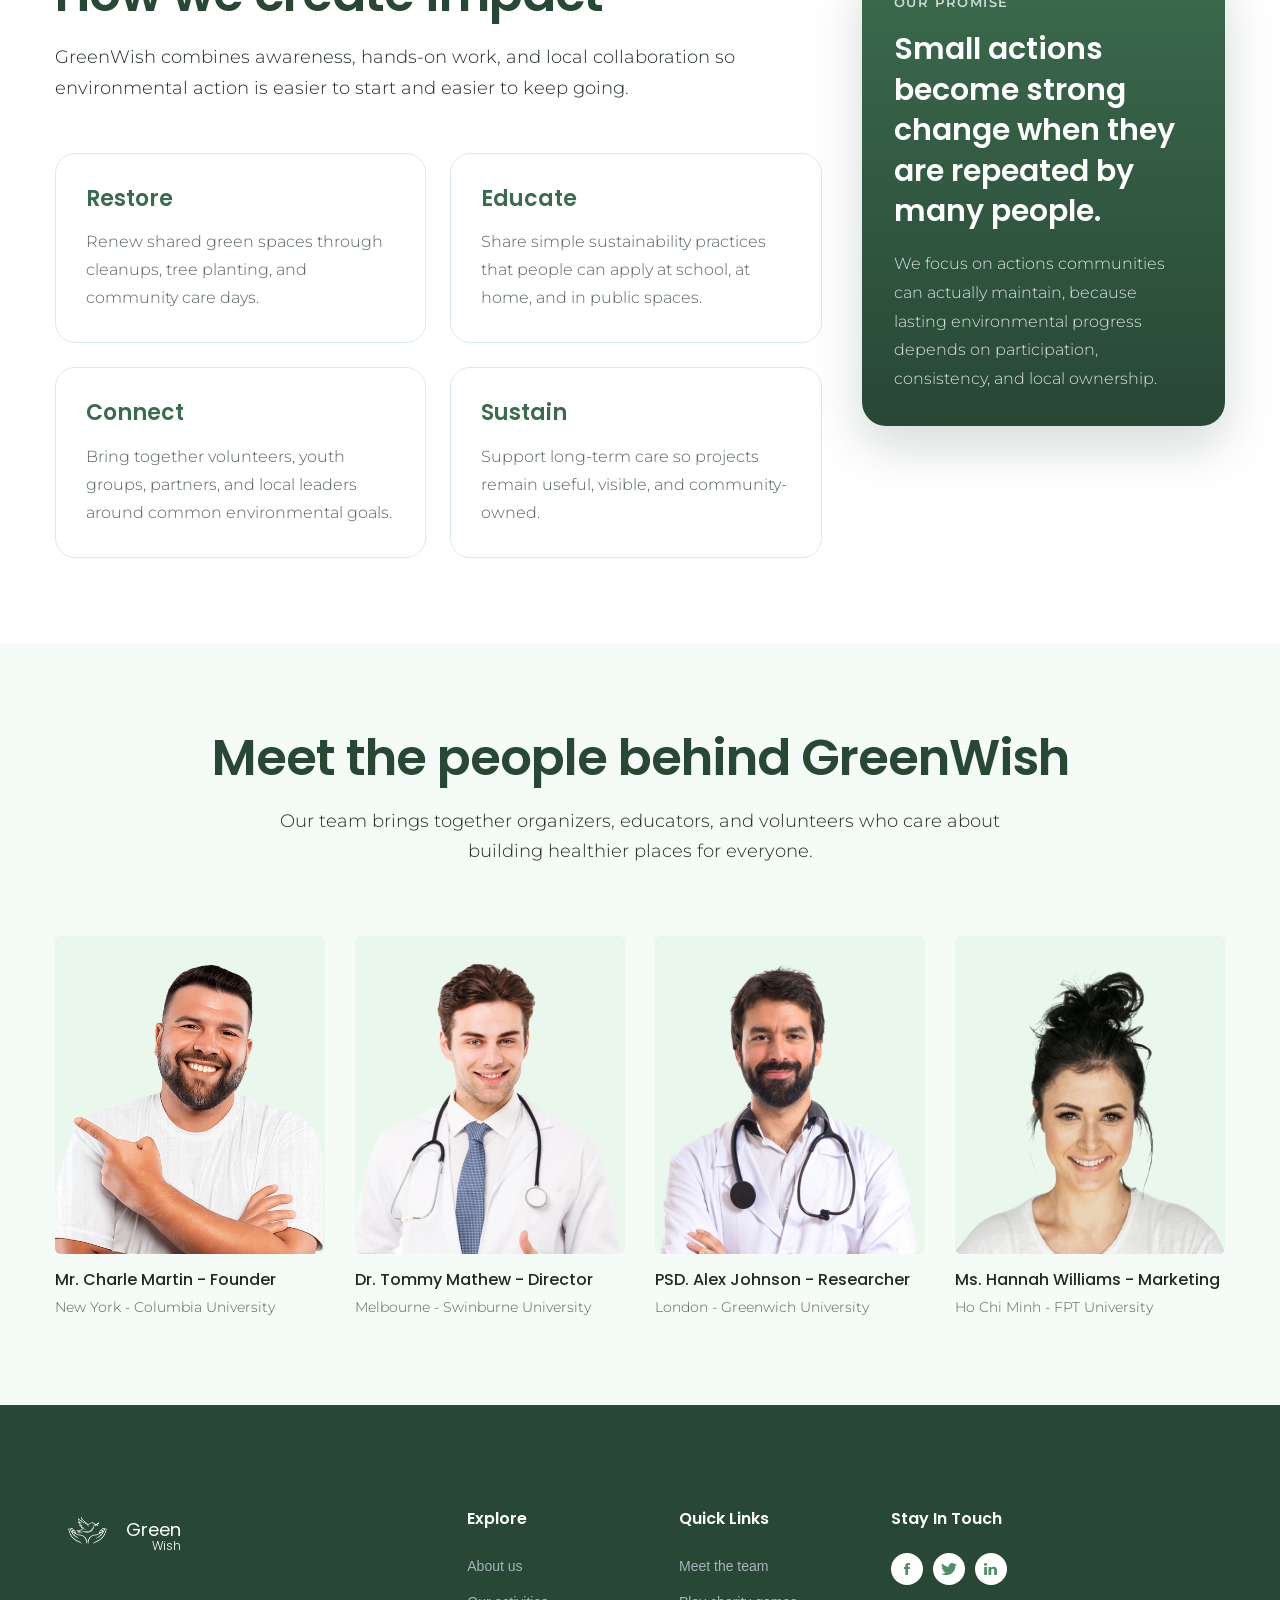
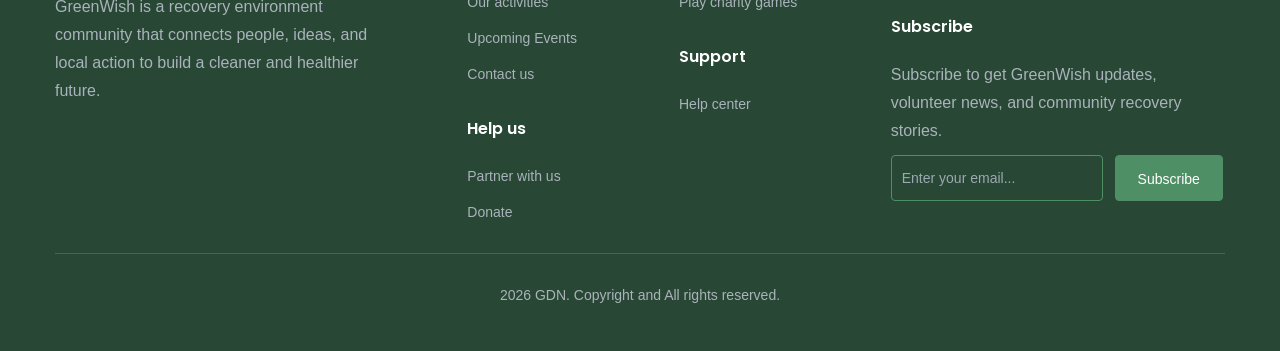
==== commit 6502b2dd: "add meta data & fix icon" ====
--- a/about.html
+++ b/about.html
@@ -4,6 +4,10 @@
         <meta charset="UTF-8" />
         <meta name="viewport" content="width=device-width, initial-scale=1.0" />
         <title>GreenWish | About Us</title>
+        <meta name="description" content="Explore GreenWish activities including clean-up drives, tree recovery, recycling education, and community projects that create measurable environmental impact." />
+        <meta name="keywords" content="GreenWish activities, clean up drives, tree recovery, recycling education, environmental impact, community volunteers, waste reduction" />
+        <meta name="author" content="Dang Gia Hung" />
+        <meta name="robots" content="index, follow" />
 
         <!-- favicon -->
         <link rel="apple-touch-icon" sizes="57x57" href="./assets/favicon/apple-icon-57x57.png">
@@ -313,7 +317,7 @@
                             </div>
                             <h3 class="team-item__name">Dr. Tommy Mathew - Director</h3>
                             <p class="team-item__title">
-                                Melburne - Swinburne University
+                                Melbourne - Swinburne University
                             </p>
                         </article>
 
@@ -404,7 +408,7 @@
                         <ul class="footer__list">
                             <li class="footer__item">
                                 <a href="./contact.html#hq" class="footer__link">
-                                    Parner with us
+                                    Partner with us
                                 </a>
                             </li>
                             <li class="footer__item">
--- a/assets/css/common.css
+++ b/assets/css/common.css
@@ -100,7 +100,7 @@
 
 /* Header - nav bar */
 .header {
-    max-height: 9vh;
+    min-height: 9vh;
     padding-top: 15px;
     background: var(--header-bg);
 }
